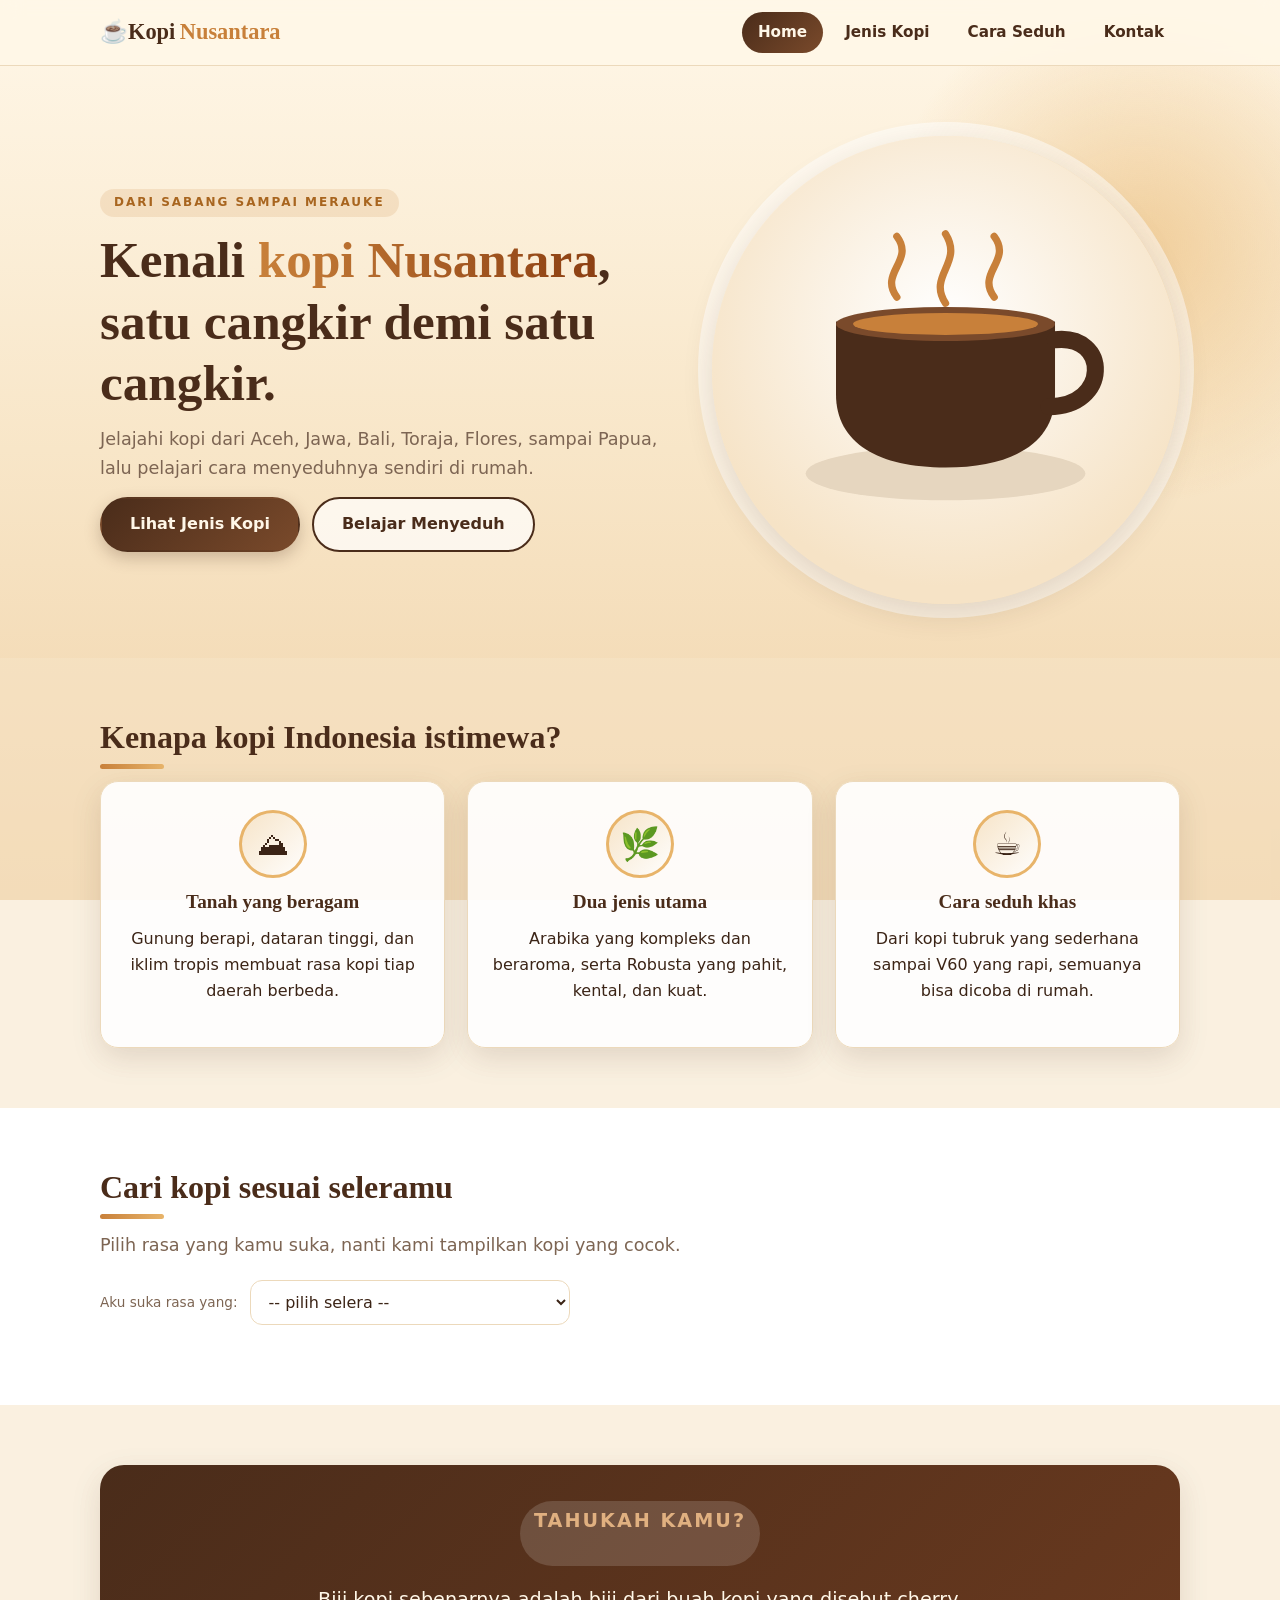
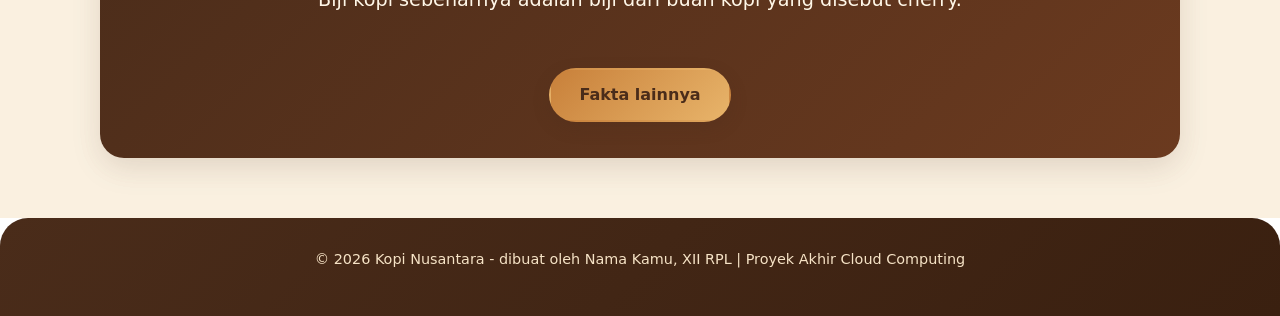
==== index.html @ bc32f539 "Add files via upload" ====
<!DOCTYPE html>
<html lang="id">
<head>
  <meta charset="UTF-8">
  <meta name="viewport" content="width=device-width, initial-scale=1.0">
  <meta name="description" content="Kopi Nusantara: kenali jenis kopi dari berbagai daerah Indonesia dan belajar cara menyeduhnya.">
  <title>Kopi Nusantara | Home</title>
  <link rel="stylesheet" href="style.css">
</head>
<body>
  <header class="site-header">
    <div class="container nav-wrap">
      <a class="brand" href="index.html">Kopi<span>Nusantara</span></a>
      <button id="menu-btn" class="menu-btn" aria-label="Buka menu" aria-expanded="false">&#9776;</button>
      <nav id="nav" class="nav">
        <a href="index.html" class="active">Home</a>
        <a href="jenis.html">Jenis Kopi</a>
        <a href="seduh.html">Cara Seduh</a>
        <a href="kontak.html">Kontak</a>
      </nav>
    </div>
  </header>

  <main>
    <section class="hero">
      <div class="container hero-grid">
        <div>
          <p class="eyebrow">Dari Sabang sampai Merauke</p>
          <h1>Kenali <span>kopi Nusantara</span>, satu cangkir demi satu cangkir.</h1>
          <p class="lead">Jelajahi kopi dari Aceh, Jawa, Bali, Toraja, Flores, sampai Papua, lalu pelajari cara menyeduhnya sendiri di rumah.</p>
          <div class="btn-row">
            <a class="btn" href="jenis.html">Lihat Jenis Kopi</a>
            <a class="btn light" href="seduh.html">Belajar Menyeduh</a>
          </div>
        </div>
        <div class="hero-art" aria-hidden="true">
          <svg viewBox="0 0 300 260" xmlns="http://www.w3.org/2000/svg">
            <g fill="none" stroke="#c8803a" stroke-width="6" stroke-linecap="round">
              <path class="steam" d="M110 70 C95 50 125 40 110 20"/>
              <path class="steam" d="M150 75 C135 52 165 42 150 18"/>
              <path class="steam" d="M190 70 C175 50 205 40 190 20"/>
            </g>
            <ellipse cx="150" cy="215" rx="115" ry="22" fill="#e6d6bf"/>
            <path d="M60 90 H240 V150 C240 190 205 210 150 210 C95 210 60 190 60 150 Z" fill="#4a2c1a"/>
            <path d="M240 105 C285 100 285 160 235 160" fill="none" stroke="#4a2c1a" stroke-width="14" stroke-linecap="round"/>
            <ellipse cx="150" cy="92" rx="90" ry="14" fill="#7a4a2b"/>
            <ellipse cx="150" cy="92" rx="76" ry="9" fill="#c8803a"/>
          </svg>
        </div>
      </div>
    </section>

    <section class="section alt">
      <div class="container">
        <h2>Kenapa kopi Indonesia istimewa?</h2>
        <div class="grid cols-3">
          <div class="card feature">
            <div class="icon">&#9968;</div>
            <h3>Tanah yang beragam</h3>
            <p>Gunung berapi, dataran tinggi, dan iklim tropis membuat rasa kopi tiap daerah berbeda.</p>
          </div>
          <div class="card feature">
            <div class="icon">&#127807;</div>
            <h3>Dua jenis utama</h3>
            <p>Arabika yang kompleks dan beraroma, serta Robusta yang pahit, kental, dan kuat.</p>
          </div>
          <div class="card feature">
            <div class="icon">&#9749;</div>
            <h3>Cara seduh khas</h3>
            <p>Dari kopi tubruk yang sederhana sampai V60 yang rapi, semuanya bisa dicoba di rumah.</p>
          </div>
        </div>
      </div>
    </section>

    <section class="section">
      <div class="container">
        <h2>Cari kopi sesuai seleramu</h2>
        <p class="lead">Pilih rasa yang kamu suka, nanti kami tampilkan kopi yang cocok.</p>
        <div class="picker">
          <label for="selera" class="hint">Aku suka rasa yang:</label>
          <select id="selera">
            <option value="">-- pilih selera --</option>
            <option value="manis">Manis dan lembut</option>
            <option value="segar">Segar dan sedikit asam</option>
            <option value="kuat">Kuat, pekat, dan pahit</option>
          </select>
        </div>
        <div id="rekom" class="grid cols-auto" aria-live="polite"></div>
      </div>
    </section>

    <section class="section alt">
      <div class="container">
        <div class="fact-box">
          <p class="eyebrow" style="color:#e0b080">Tahukah kamu?</p>
          <p id="fact-text"></p>
          <button id="fact-btn" class="btn" type="button">Fakta lainnya</button>
        </div>
      </div>
    </section>
  </main>

  <footer class="site-footer">
    <p>&copy; 2026 Kopi Nusantara - dibuat oleh Nama Kamu, XII RPL | Proyek Akhir Cloud Computing</p>
  </footer>
  <script src="script.js"></script>
</body>
</html>
---- style.css ----
/* ===== Kopi Nusantara - style.css (versi menarik) ===== */
:root {
  --cream: #fff7e8;
  --cream-2: #f6e3c6;
  --card: rgba(255, 255, 255, 0.90);
  --brown: #4a2c1a;
  --brown-2: #7a4a2b;
  --caramel: #c8803a;
  --caramel-dark: #a8651f;
  --gold: #e8b46a;
  --text: #3b2416;
  --muted: #7d6553;
  --border: #ecd9bb;
  --danger: #b3321f;
  --radius: 18px;
  --shadow: 0 10px 30px rgba(74, 44, 26, 0.14);
  --shadow-hover: 0 16px 38px rgba(200, 128, 58, 0.35);
}

* { box-sizing: border-box; }
html { scroll-behavior: smooth; }

body {
  margin: 0;
  background: linear-gradient(180deg, #fff7e8 0%, #f8e6c8 50%, #f0d2a8 100%) fixed;
  color: var(--text);
  font-family: "Segoe UI", system-ui, -apple-system, Roboto, Arial, sans-serif;
  line-height: 1.65;
  font-size: 16px;
  overflow-x: hidden;
}

h1, h2, h3 {
  font-family: Georgia, "Times New Roman", serif;
  color: var(--brown);
  line-height: 1.2;
  margin: 0 0 12px;
}
h1 { font-size: clamp(2.1rem, 5vw, 3.2rem); }
h2 { font-size: clamp(1.5rem, 3.5vw, 2rem); }
h3 { font-size: 1.2rem; }
p { margin: 0 0 14px; }
a { color: var(--caramel-dark); }
img { max-width: 100%; }

.container { width: min(1080px, 100% - 32px); margin: 0 auto; }
.section { padding: 60px 0; }
.section.alt { background: rgba(246, 227, 198, 0.55); }
.section h2::after {
  content: "";
  display: block;
  width: 64px;
  height: 5px;
  border-radius: 5px;
  background: linear-gradient(90deg, var(--caramel), var(--gold));
  margin-top: 8px;
}
.lead { font-size: 1.1rem; color: var(--muted); }
.eyebrow {
  display: inline-block;
  background: rgba(200, 128, 58, 0.15);
  color: var(--caramel-dark);
  padding: 4px 14px;
  border-radius: 999px;
  text-transform: uppercase;
  letter-spacing: 2px;
  font-size: 0.75rem;
  font-weight: 700;
  margin-bottom: 12px;
}

main, .site-footer { position: relative; z-index: 1; }

/* ===== Emoji kopi berterbangan ===== */
.emoji-layer {
  position: fixed;
  inset: 0;
  overflow: hidden;
  pointer-events: none;
  z-index: 0;
}
.emoji-layer span {
  position: absolute;
  bottom: -70px;
  opacity: 0;
  user-select: none;
  animation: floatUp linear infinite;
  filter: drop-shadow(0 4px 6px rgba(74, 44, 26, 0.25));
}
@keyframes floatUp {
  0%   { transform: translate(0, 0) rotate(0deg); opacity: 0; }
  10%  { opacity: 0.6; }
  90%  { opacity: 0.6; }
  100% { transform: translate(var(--dx, 40px), -115vh) rotate(var(--rot, 300deg)); opacity: 0; }
}

/* Ledakan emoji saat tombol ditekan */
.burst {
  position: fixed;
  z-index: 60;
  pointer-events: none;
  font-size: 1.6rem;
  animation: burst 0.9s ease-out forwards;
}
@keyframes burst {
  from { transform: translate(0, 0) scale(0.5); opacity: 1; }
  to   { transform: translate(var(--bx), var(--by)) scale(1.4) rotate(200deg); opacity: 0; }
}

/* ===== Navbar ===== */
.site-header {
  position: sticky;
  top: 0;
  z-index: 30;
  background: rgba(255, 247, 232, 0.88);
  backdrop-filter: blur(10px);
  border-bottom: 1px solid var(--border);
}
.nav-wrap { display: flex; align-items: center; justify-content: space-between; padding: 12px 0; }
.brand { font-family: Georgia, serif; font-size: 1.4rem; font-weight: 700; color: var(--brown); text-decoration: none; }
.brand::before { content: "\2615 "; }
.brand span { color: var(--caramel); margin-left: 0.2em; }
.nav { display: flex; gap: 6px; }
.nav a {
  color: var(--brown);
  text-decoration: none;
  padding: 8px 16px;
  border-radius: 999px;
  font-weight: 600;
  font-size: 0.95rem;
  transition: background 0.2s, transform 0.2s;
}
.nav a:hover { background: var(--cream-2); transform: translateY(-1px); }
.nav a.active { background: linear-gradient(135deg, var(--brown), var(--brown-2)); color: var(--cream); }
.menu-btn {
  display: none;
  background: none;
  border: 1px solid var(--border);
  border-radius: 10px;
  font-size: 1.3rem;
  padding: 4px 12px;
  color: var(--brown);
  cursor: pointer;
}

/* ===== Tombol ===== */
.btn {
  display: inline-block;
  background: linear-gradient(135deg, var(--brown), var(--brown-2));
  color: var(--cream);
  border: 2px solid transparent;
  border-radius: 999px;
  padding: 12px 28px;
  font: inherit;
  font-weight: 700;
  cursor: pointer;
  text-decoration: none;
  box-shadow: 0 6px 16px rgba(74, 44, 26, 0.25);
  transition: transform 0.2s, box-shadow 0.2s;
}
.btn:hover { transform: translateY(-3px) scale(1.03); box-shadow: var(--shadow-hover); }
.btn:active { transform: scale(0.97); }
.btn.light { background: rgba(255, 255, 255, 0.7); color: var(--brown); border-color: var(--brown); box-shadow: none; }
.btn.light:hover { background: var(--brown); color: var(--cream); }
.btn-row { display: flex; flex-wrap: wrap; gap: 12px; }

/* ===== Hero ===== */
.hero { padding: 70px 0 54px; position: relative; }
.hero::before {
  content: "";
  position: absolute;
  top: -80px;
  right: -120px;
  width: 520px;
  height: 520px;
  border-radius: 50%;
  background: radial-gradient(circle, rgba(232, 180, 106, 0.55), transparent 70%);
  z-index: -1;
}
.hero-grid { display: grid; grid-template-columns: 1.1fr 0.9fr; gap: 40px; align-items: center; }
.hero h1 span {
  background: linear-gradient(90deg, #c8803a, #8c3f12);
  -webkit-background-clip: text;
  background-clip: text;
  color: transparent;
}
.hero-art {
  background: radial-gradient(circle at 50% 40%, #fff 0%, var(--cream-2) 72%);
  border-radius: 50%;
  aspect-ratio: 1;
  display: grid;
  place-items: center;
  box-shadow: var(--shadow), 0 0 0 14px rgba(255, 255, 255, 0.5);
  animation: bob 6s ease-in-out infinite;
}
.hero-art svg { width: 78%; height: auto; }
@keyframes bob { 0%, 100% { transform: translateY(0); } 50% { transform: translateY(-14px); } }
.steam { animation: steam 3s ease-in-out infinite; }
.steam:nth-child(2) { animation-delay: 0.6s; }
.steam:nth-child(3) { animation-delay: 1.2s; }
@keyframes steam {
  0% { opacity: 0; transform: translateY(8px); }
  50% { opacity: 0.85; }
  100% { opacity: 0; transform: translateY(-14px); }
}

/* ===== Kartu & grid ===== */
.grid { display: grid; gap: 22px; }
.grid.cols-3 { grid-template-columns: repeat(3, 1fr); }
.grid.cols-auto { grid-template-columns: repeat(auto-fill, minmax(255px, 1fr)); }

.card {
  background: var(--card);
  border: 1px solid var(--border);
  border-radius: var(--radius);
  box-shadow: var(--shadow);
  overflow: hidden;
  transition: transform 0.25s, box-shadow 0.25s;
}
.card:hover { transform: translateY(-6px); box-shadow: var(--shadow-hover); }
#grid .card, #rekom .card { animation: pop 0.45s ease both; }
@keyframes pop { from { opacity: 0; transform: translateY(18px) scale(0.96); } to { opacity: 1; transform: none; } }

.card-body { padding: 18px 20px 20px; }
.feature { padding: 28px 22px; text-align: center; }
.feature .icon {
  width: 68px;
  height: 68px;
  margin: 0 auto 12px;
  display: grid;
  place-items: center;
  font-size: 2rem;
  border-radius: 50%;
  background: linear-gradient(135deg, var(--cream-2), #fff);
  box-shadow: inset 0 0 0 3px var(--gold);
}

.foto {
  position: relative;
  height: 170px;
  display: flex;
  align-items: flex-end;
  justify-content: flex-end;
  padding: 12px;
  background-image:
    var(--img, none),
    radial-gradient(circle at 20% 30%, rgba(255, 255, 255, 0.28) 0 8%, transparent 9%),
    radial-gradient(circle at 78% 62%, rgba(255, 255, 255, 0.2) 0 14%, transparent 15%),
    linear-gradient(135deg, var(--c1, #7a4a2b), var(--c2, #c8803a));
  background-size: cover;
  background-position: center;
}
.sticker {
  width: 52px;
  height: 52px;
  display: grid;
  place-items: center;
  font-size: 1.7rem;
  background: rgba(255, 255, 255, 0.92);
  border-radius: 50%;
  box-shadow: 0 4px 10px rgba(0, 0, 0, 0.25);
}
.badge {
  display: inline-block;
  font-size: 0.72rem;
  font-weight: 700;
  letter-spacing: 1px;
  text-transform: uppercase;
  background: var(--cream-2);
  color: var(--brown-2);
  padding: 3px 11px;
  border-radius: 999px;
  margin-right: 6px;
}
.card .meta { margin-bottom: 8px; }
.card-foot { display: flex; justify-content: space-between; align-items: center; margin-top: 12px; gap: 8px; flex-wrap: wrap; }
.fav-btn {
  background: #fff;
  border: 1px solid var(--border);
  border-radius: 999px;
  padding: 5px 16px;
  font: inherit;
  font-size: 0.85rem;
  font-weight: 600;
  cursor: pointer;
  color: var(--brown);
  transition: transform 0.2s;
}
.fav-btn:hover { transform: scale(1.08); }
.fav-btn.on { background: linear-gradient(135deg, var(--caramel), var(--caramel-dark)); border-color: var(--caramel); color: #fff; }

/* ===== Tab & pencarian ===== */
.toolbar { display: flex; flex-wrap: wrap; gap: 14px; align-items: center; justify-content: space-between; margin: 24px 0 18px; }
.tabs { display: flex; flex-wrap: wrap; gap: 8px; }
.tabs button {
  background: rgba(255, 255, 255, 0.85);
  border: 1px solid var(--border);
  border-radius: 999px;
  padding: 8px 18px;
  font: inherit;
  font-weight: 600;
  color: var(--brown);
  cursor: pointer;
  transition: transform 0.2s, background 0.2s;
}
.tabs button:hover { border-color: var(--caramel); transform: translateY(-2px); }
.tabs button.active { background: linear-gradient(135deg, var(--brown), var(--brown-2)); color: var(--cream); border-color: var(--brown); }
.search {
  flex: 0 1 290px;
  min-width: 210px;
  padding: 11px 18px;
  border-radius: 999px;
  border: 1px solid var(--border);
  background: #fff;
  font: inherit;
  color: var(--text);
}
.count { color: var(--muted); font-size: 0.9rem; margin-bottom: 14px; }
.empty { grid-column: 1 / -1; text-align: center; color: var(--muted); padding: 40px 0; }

/* ===== Fakta & rekomendasi ===== */
.fact-box {
  background: linear-gradient(135deg, var(--brown), #6b3a1f);
  color: var(--cream);
  border-radius: 24px;
  padding: 36px 28px;
  text-align: center;
  box-shadow: var(--shadow);
}
.fact-box .eyebrow { background: rgba(255, 255, 255, 0.15); color: var(--gold); }
.fact-box p { font-size: 1.2rem; min-height: 3.4em; margin-bottom: 18px; }
.fact-box .btn { background: linear-gradient(135deg, var(--caramel), var(--gold)); color: var(--brown); }

select, input[type="number"], input[type="text"], input[type="email"], textarea {
  font: inherit;
  color: var(--text);
  background: #fff;
  border: 1px solid var(--border);
  border-radius: 12px;
  padding: 11px 14px;
  width: 100%;
}
select:focus, input:focus, textarea:focus, button:focus-visible, a:focus-visible {
  outline: 3px solid rgba(200, 128, 58, 0.5);
  outline-offset: 1px;
}
.picker { display: flex; flex-wrap: wrap; gap: 12px; align-items: center; margin: 20px 0; }
.picker select { max-width: 320px; }

/* ===== Seduh ===== */
.brew-grid { display: grid; grid-template-columns: 1fr 1fr; gap: 24px; align-items: start; }
.panel {
  background: var(--card);
  border: 1px solid var(--border);
  border-radius: var(--radius);
  box-shadow: var(--shadow);
  padding: 26px;
}
.stats { display: grid; grid-template-columns: repeat(3, 1fr); gap: 10px; margin: 18px 0; }
.stat { background: var(--cream); border: 1px solid var(--border); border-radius: 14px; padding: 12px 8px; text-align: center; }
.stat b { display: block; font-size: 1.05rem; color: var(--brown); }
.stat span { font-size: 0.78rem; color: var(--muted); }
.steps { padding-left: 22px; margin: 0; }
.steps li { margin-bottom: 8px; }

.timer-face {
  font-family: "Courier New", monospace;
  font-size: 4.2rem;
  font-weight: 700;
  text-align: center;
  color: var(--brown);
  letter-spacing: 4px;
  margin: 6px 0 14px;
  text-shadow: 0 3px 0 rgba(200, 128, 58, 0.25);
}
.progress { height: 12px; background: var(--cream-2); border-radius: 999px; overflow: hidden; margin-bottom: 20px; }
.progress span { display: block; height: 100%; width: 0; background: linear-gradient(90deg, var(--caramel), var(--gold)); transition: width 1s linear; }
.timer-btns { display: flex; justify-content: center; gap: 10px; flex-wrap: wrap; }
.calc { margin-top: 22px; padding-top: 18px; border-top: 2px dashed var(--border); }
.calc-result { margin-top: 10px; font-weight: 700; color: var(--brown); }

/* ===== Form ===== */
.form-row { margin-bottom: 16px; }
.form-row label { display: block; font-weight: 600; margin-bottom: 4px; }
textarea { min-height: 130px; resize: vertical; }
.error { color: var(--danger); font-size: 0.85rem; min-height: 1.2em; display: block; margin-top: 2px; }
.contact-grid { display: grid; grid-template-columns: 0.8fr 1.2fr; gap: 26px; align-items: start; margin-top: 24px; }
.info-list { list-style: none; padding: 0; margin: 0; }
.info-list li { margin-bottom: 10px; }
.sent-item { background: var(--cream); border: 1px solid var(--border); border-radius: 12px; padding: 10px 14px; margin-bottom: 8px; font-size: 0.92rem; }
.sent-item small { color: var(--muted); display: block; }
.hint { font-size: 0.85rem; color: var(--muted); }

.site-footer {
  background: linear-gradient(135deg, var(--brown), #3a2010);
  color: var(--cream-2);
  text-align: center;
  padding: 30px 16px;
  font-size: 0.9rem;
  border-radius: 28px 28px 0 0;
}

/* ===== Muncul saat scroll ===== */
.reveal { opacity: 0; transform: translateY(26px); transition: opacity 0.7s ease, transform 0.7s ease; }
.reveal.in { opacity: 1; transform: none; }

/* ===== Responsif ===== */
@media (max-width: 800px) {
  .menu-btn { display: block; }
  .nav {
    display: none;
    position: absolute;
    top: 100%;
    left: 0;
    right: 0;
    flex-direction: column;
    background: var(--cream);
    border-bottom: 1px solid var(--border);
    padding: 10px 16px 16px;
  }
  .nav.open { display: flex; }
  .nav-wrap { position: relative; }
  .hero { padding-top: 34px; }
  .hero-grid, .brew-grid, .contact-grid { grid-template-columns: 1fr; }
  .hero-art { max-width: 300px; margin: 0 auto; }
  .grid.cols-3 { grid-template-columns: 1fr; }
  .timer-face { font-size: 3rem; }
  .section { padding: 42px 0; }
  .stats { grid-template-columns: 1fr; }
}

@media (prefers-reduced-motion: reduce) {
  * { animation: none !important; transition: none !important; }
  .emoji-layer { display: none; }
  .reveal { opacity: 1; transform: none; }
}
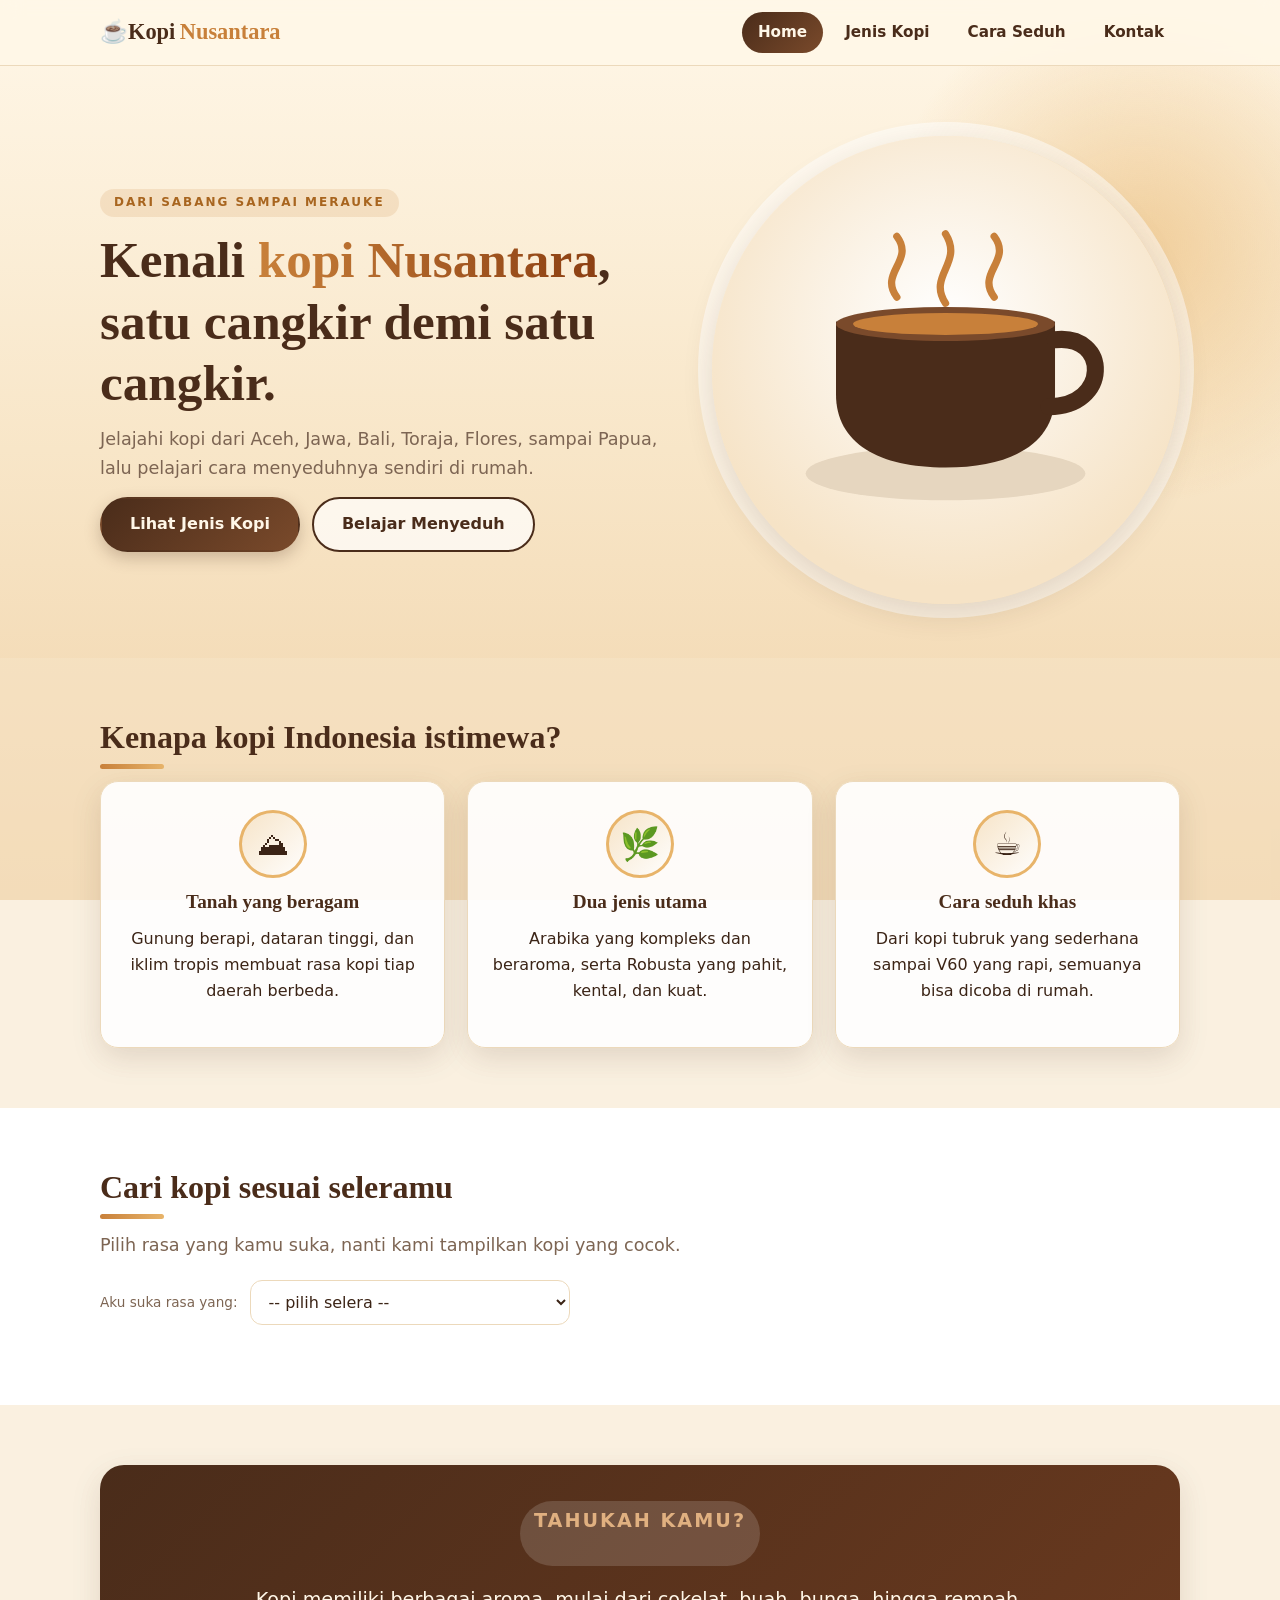
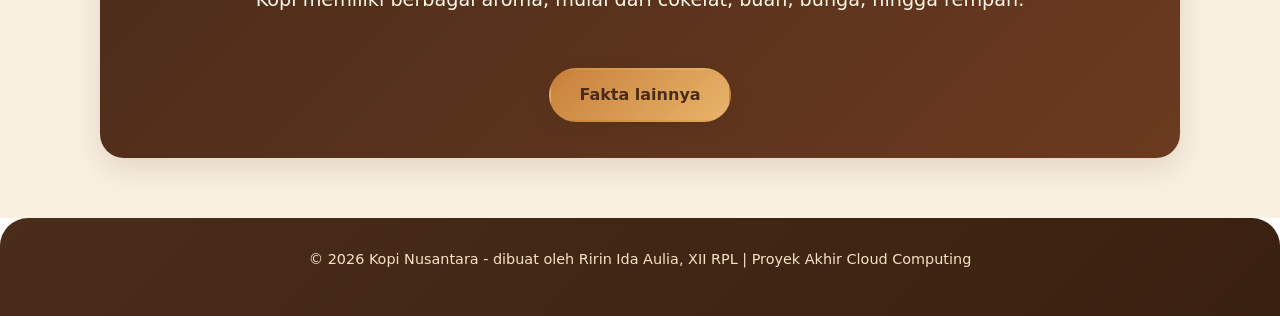
==== commit 5c294924: "Update index.html" ====
--- a/index.html
+++ b/index.html
@@ -102,7 +102,7 @@
   </main>
 
   <footer class="site-footer">
-    <p>&copy; 2026 Kopi Nusantara - dibuat oleh Nama Kamu, XII RPL | Proyek Akhir Cloud Computing</p>
+    <p>&copy; 2026 Kopi Nusantara - dibuat oleh Ririn Ida Aulia, XII RPL | Proyek Akhir Cloud Computing</p>
   </footer>
   <script src="script.js"></script>
 </body>
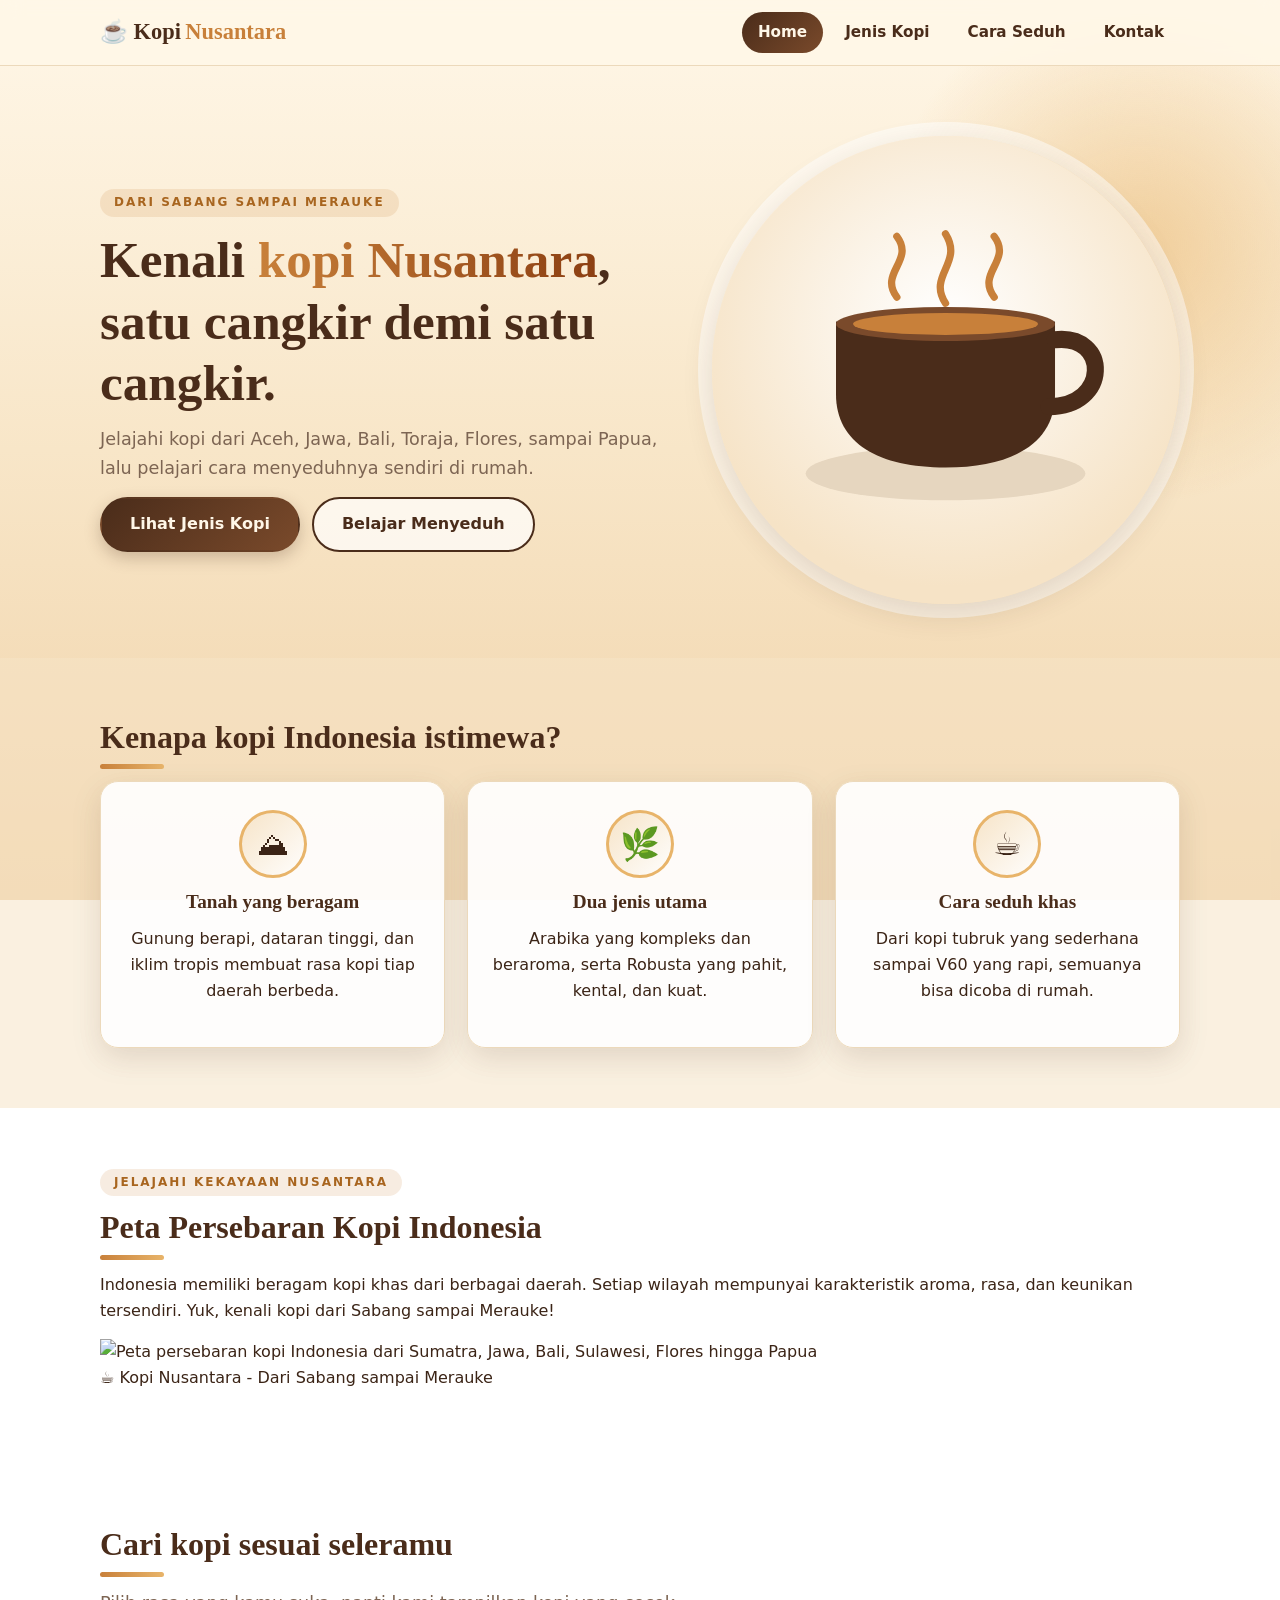
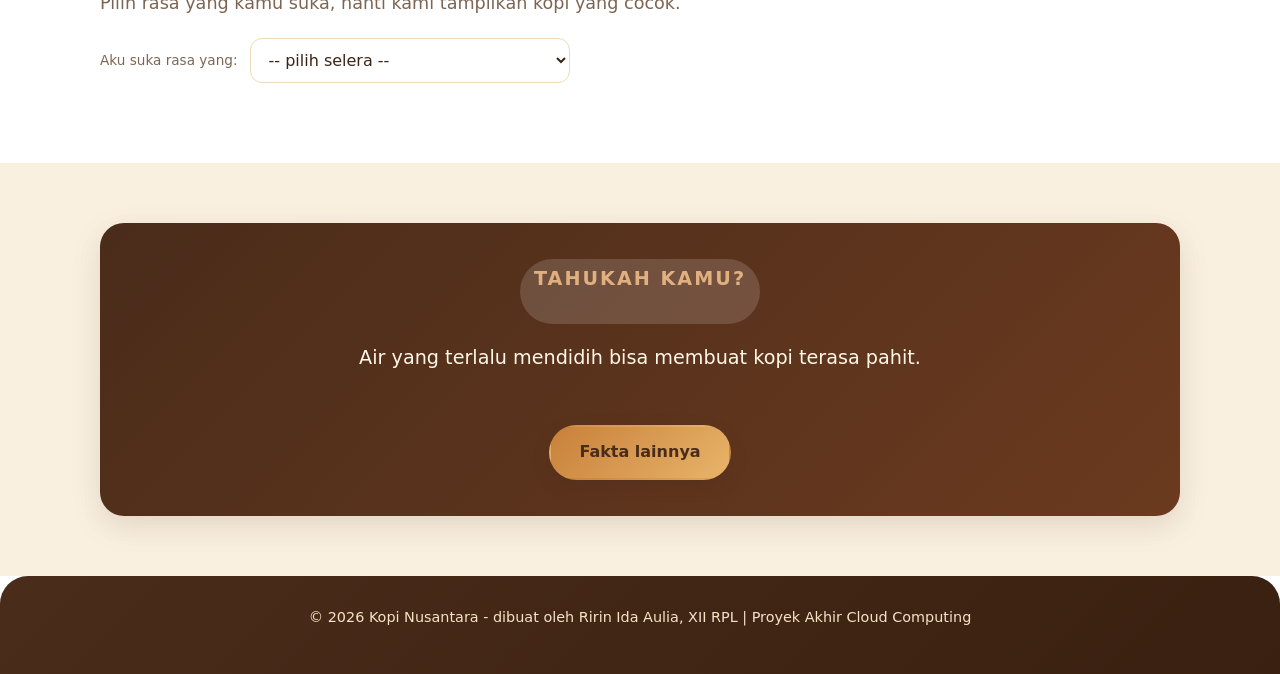
==== commit d8a8f66e: "Update index.html" ====
--- a/index.html
+++ b/index.html
@@ -1,109 +1,333 @@
+
 <!DOCTYPE html>
 <html lang="id">
 <head>
   <meta charset="UTF-8">
   <meta name="viewport" content="width=device-width, initial-scale=1.0">
+
   <meta name="description" content="Kopi Nusantara: kenali jenis kopi dari berbagai daerah Indonesia dan belajar cara menyeduhnya.">
+
   <title>Kopi Nusantara | Home</title>
+
   <link rel="stylesheet" href="style.css">
 </head>
+
 <body>
+
+  <!-- NAVBAR -->
   <header class="site-header">
     <div class="container nav-wrap">
-      <a class="brand" href="index.html">Kopi<span>Nusantara</span></a>
-      <button id="menu-btn" class="menu-btn" aria-label="Buka menu" aria-expanded="false">&#9776;</button>
+
+      <a class="brand" href="index.html">
+        Kopi<span>Nusantara</span>
+      </a>
+
+      <button id="menu-btn"
+        class="menu-btn"
+        aria-label="Buka menu"
+        aria-expanded="false">
+        &#9776;
+      </button>
+
       <nav id="nav" class="nav">
         <a href="index.html" class="active">Home</a>
         <a href="jenis.html">Jenis Kopi</a>
         <a href="seduh.html">Cara Seduh</a>
         <a href="kontak.html">Kontak</a>
       </nav>
+
     </div>
   </header>
 
+
   <main>
+
+    <!-- HERO SECTION -->
     <section class="hero">
+
       <div class="container hero-grid">
+
         <div>
-          <p class="eyebrow">Dari Sabang sampai Merauke</p>
-          <h1>Kenali <span>kopi Nusantara</span>, satu cangkir demi satu cangkir.</h1>
-          <p class="lead">Jelajahi kopi dari Aceh, Jawa, Bali, Toraja, Flores, sampai Papua, lalu pelajari cara menyeduhnya sendiri di rumah.</p>
+          <p class="eyebrow">
+            Dari Sabang sampai Merauke
+          </p>
+
+          <h1>
+            Kenali <span>kopi Nusantara</span>,
+            satu cangkir demi satu cangkir.
+          </h1>
+
+          <p class="lead">
+            Jelajahi kopi dari Aceh, Jawa, Bali, Toraja,
+            Flores, sampai Papua, lalu pelajari cara
+            menyeduhnya sendiri di rumah.
+          </p>
+
           <div class="btn-row">
-            <a class="btn" href="jenis.html">Lihat Jenis Kopi</a>
-            <a class="btn light" href="seduh.html">Belajar Menyeduh</a>
+            <a class="btn" href="jenis.html">
+              Lihat Jenis Kopi
+            </a>
+
+            <a class="btn light" href="seduh.html">
+              Belajar Menyeduh
+            </a>
           </div>
         </div>
+
+
+        <!-- ILUSTRASI CANGKIR KOPI -->
         <div class="hero-art" aria-hidden="true">
-          <svg viewBox="0 0 300 260" xmlns="http://www.w3.org/2000/svg">
-            <g fill="none" stroke="#c8803a" stroke-width="6" stroke-linecap="round">
-              <path class="steam" d="M110 70 C95 50 125 40 110 20"/>
-              <path class="steam" d="M150 75 C135 52 165 42 150 18"/>
-              <path class="steam" d="M190 70 C175 50 205 40 190 20"/>
+
+          <svg viewBox="0 0 300 260"
+            xmlns="http://www.w3.org/2000/svg">
+
+            <g fill="none"
+              stroke="#c8803a"
+              stroke-width="6"
+              stroke-linecap="round">
+
+              <path class="steam"
+                d="M110 70 C95 50 125 40 110 20"/>
+
+              <path class="steam"
+                d="M150 75 C135 52 165 42 150 18"/>
+
+              <path class="steam"
+                d="M190 70 C175 50 205 40 190 20"/>
+
             </g>
-            <ellipse cx="150" cy="215" rx="115" ry="22" fill="#e6d6bf"/>
-            <path d="M60 90 H240 V150 C240 190 205 210 150 210 C95 210 60 190 60 150 Z" fill="#4a2c1a"/>
-            <path d="M240 105 C285 100 285 160 235 160" fill="none" stroke="#4a2c1a" stroke-width="14" stroke-linecap="round"/>
-            <ellipse cx="150" cy="92" rx="90" ry="14" fill="#7a4a2b"/>
-            <ellipse cx="150" cy="92" rx="76" ry="9" fill="#c8803a"/>
+
+            <ellipse cx="150" cy="215"
+              rx="115" ry="22"
+              fill="#e6d6bf"/>
+
+            <path
+              d="M60 90 H240 V150 C240 190 205 210 150 210 C95 210 60 190 60 150 Z"
+              fill="#4a2c1a"/>
+
+            <path
+              d="M240 105 C285 100 285 160 235 160"
+              fill="none"
+              stroke="#4a2c1a"
+              stroke-width="14"
+              stroke-linecap="round"/>
+
+            <ellipse cx="150" cy="92"
+              rx="90" ry="14"
+              fill="#7a4a2b"/>
+
+            <ellipse cx="150" cy="92"
+              rx="76" ry="9"
+              fill="#c8803a"/>
+
           </svg>
-        </div>
-      </div>
-    </section>
-
+
+        </div>
+
+      </div>
+
+    </section>
+
+
+    <!-- KEISTIMEWAAN KOPI INDONESIA -->
     <section class="section alt">
+
       <div class="container">
+
         <h2>Kenapa kopi Indonesia istimewa?</h2>
+
         <div class="grid cols-3">
+
           <div class="card feature">
+
             <div class="icon">&#9968;</div>
+
             <h3>Tanah yang beragam</h3>
-            <p>Gunung berapi, dataran tinggi, dan iklim tropis membuat rasa kopi tiap daerah berbeda.</p>
+
+            <p>
+              Gunung berapi, dataran tinggi, dan iklim
+              tropis membuat rasa kopi tiap daerah berbeda.
+            </p>
+
           </div>
+
+
           <div class="card feature">
+
             <div class="icon">&#127807;</div>
+
             <h3>Dua jenis utama</h3>
-            <p>Arabika yang kompleks dan beraroma, serta Robusta yang pahit, kental, dan kuat.</p>
+
+            <p>
+              Arabika yang kompleks dan beraroma,
+              serta Robusta yang pahit, kental, dan kuat.
+            </p>
+
           </div>
+
+
           <div class="card feature">
+
             <div class="icon">&#9749;</div>
+
             <h3>Cara seduh khas</h3>
-            <p>Dari kopi tubruk yang sederhana sampai V60 yang rapi, semuanya bisa dicoba di rumah.</p>
+
+            <p>
+              Dari kopi tubruk yang sederhana sampai V60
+              yang rapi, semuanya bisa dicoba di rumah.
+            </p>
+
           </div>
-        </div>
-      </div>
-    </section>
-
+
+        </div>
+
+      </div>
+
+    </section>
+
+
+    <!-- PETA PERSEBARAN KOPI INDONESIA -->
+    <section class="section map-section">
+
+      <div class="container">
+
+        <div class="map-heading">
+
+          <p class="eyebrow">
+            Jelajahi Kekayaan Nusantara
+          </p>
+
+          <h2>
+            Peta Persebaran Kopi Indonesia
+          </h2>
+
+          <p>
+            Indonesia memiliki beragam kopi khas dari
+            berbagai daerah. Setiap wilayah mempunyai
+            karakteristik aroma, rasa, dan keunikan tersendiri.
+            Yuk, kenali kopi dari Sabang sampai Merauke!
+          </p>
+
+        </div>
+
+
+        <!-- GAMBAR PETA -->
+        <div class="map-container">
+
+          <img
+            src="img/peta-kopi-indonesia.png"
+            alt="Peta persebaran kopi Indonesia dari Sumatra, Jawa, Bali, Sulawesi, Flores hingga Papua"
+            loading="lazy"
+          >
+
+        </div>
+
+
+        <p class="map-caption">
+          &#9749; Kopi Nusantara - Dari Sabang sampai Merauke
+        </p>
+
+      </div>
+
+    </section>
+
+
+    <!-- REKOMENDASI KOPI -->
     <section class="section">
+
       <div class="container">
+
         <h2>Cari kopi sesuai seleramu</h2>
-        <p class="lead">Pilih rasa yang kamu suka, nanti kami tampilkan kopi yang cocok.</p>
+
+        <p class="lead">
+          Pilih rasa yang kamu suka, nanti kami tampilkan
+          kopi yang cocok.
+        </p>
+
+
         <div class="picker">
-          <label for="selera" class="hint">Aku suka rasa yang:</label>
+
+          <label for="selera" class="hint">
+            Aku suka rasa yang:
+          </label>
+
           <select id="selera">
-            <option value="">-- pilih selera --</option>
-            <option value="manis">Manis dan lembut</option>
-            <option value="segar">Segar dan sedikit asam</option>
-            <option value="kuat">Kuat, pekat, dan pahit</option>
+
+            <option value="">
+              -- pilih selera --
+            </option>
+
+            <option value="manis">
+              Manis dan lembut
+            </option>
+
+            <option value="segar">
+              Segar dan sedikit asam
+            </option>
+
+            <option value="kuat">
+              Kuat, pekat, dan pahit
+            </option>
+
           </select>
-        </div>
-        <div id="rekom" class="grid cols-auto" aria-live="polite"></div>
-      </div>
-    </section>
-
+
+        </div>
+
+
+        <div
+          id="rekom"
+          class="grid cols-auto"
+          aria-live="polite">
+        </div>
+
+      </div>
+
+    </section>
+
+
+    <!-- FAKTA KOPI -->
     <section class="section alt">
+
       <div class="container">
+
         <div class="fact-box">
-          <p class="eyebrow" style="color:#e0b080">Tahukah kamu?</p>
+
+          <p class="eyebrow" style="color:#e0b080">
+            Tahukah kamu?
+          </p>
+
           <p id="fact-text"></p>
-          <button id="fact-btn" class="btn" type="button">Fakta lainnya</button>
-        </div>
-      </div>
-    </section>
+
+          <button
+            id="fact-btn"
+            class="btn"
+            type="button">
+            Fakta lainnya
+          </button>
+
+        </div>
+
+      </div>
+
+    </section>
+
   </main>
 
+
+  <!-- FOOTER -->
   <footer class="site-footer">
-    <p>&copy; 2026 Kopi Nusantara - dibuat oleh Ririn Ida Aulia, XII RPL | Proyek Akhir Cloud Computing</p>
+
+    <p>
+      &copy; 2026 Kopi Nusantara -
+      dibuat oleh Ririn Ida Aulia,
+      XII RPL | Proyek Akhir Cloud Computing
+    </p>
+
   </footer>
+
+
+  <!-- JAVASCRIPT -->
   <script src="script.js"></script>
+
 </body>
 </html>
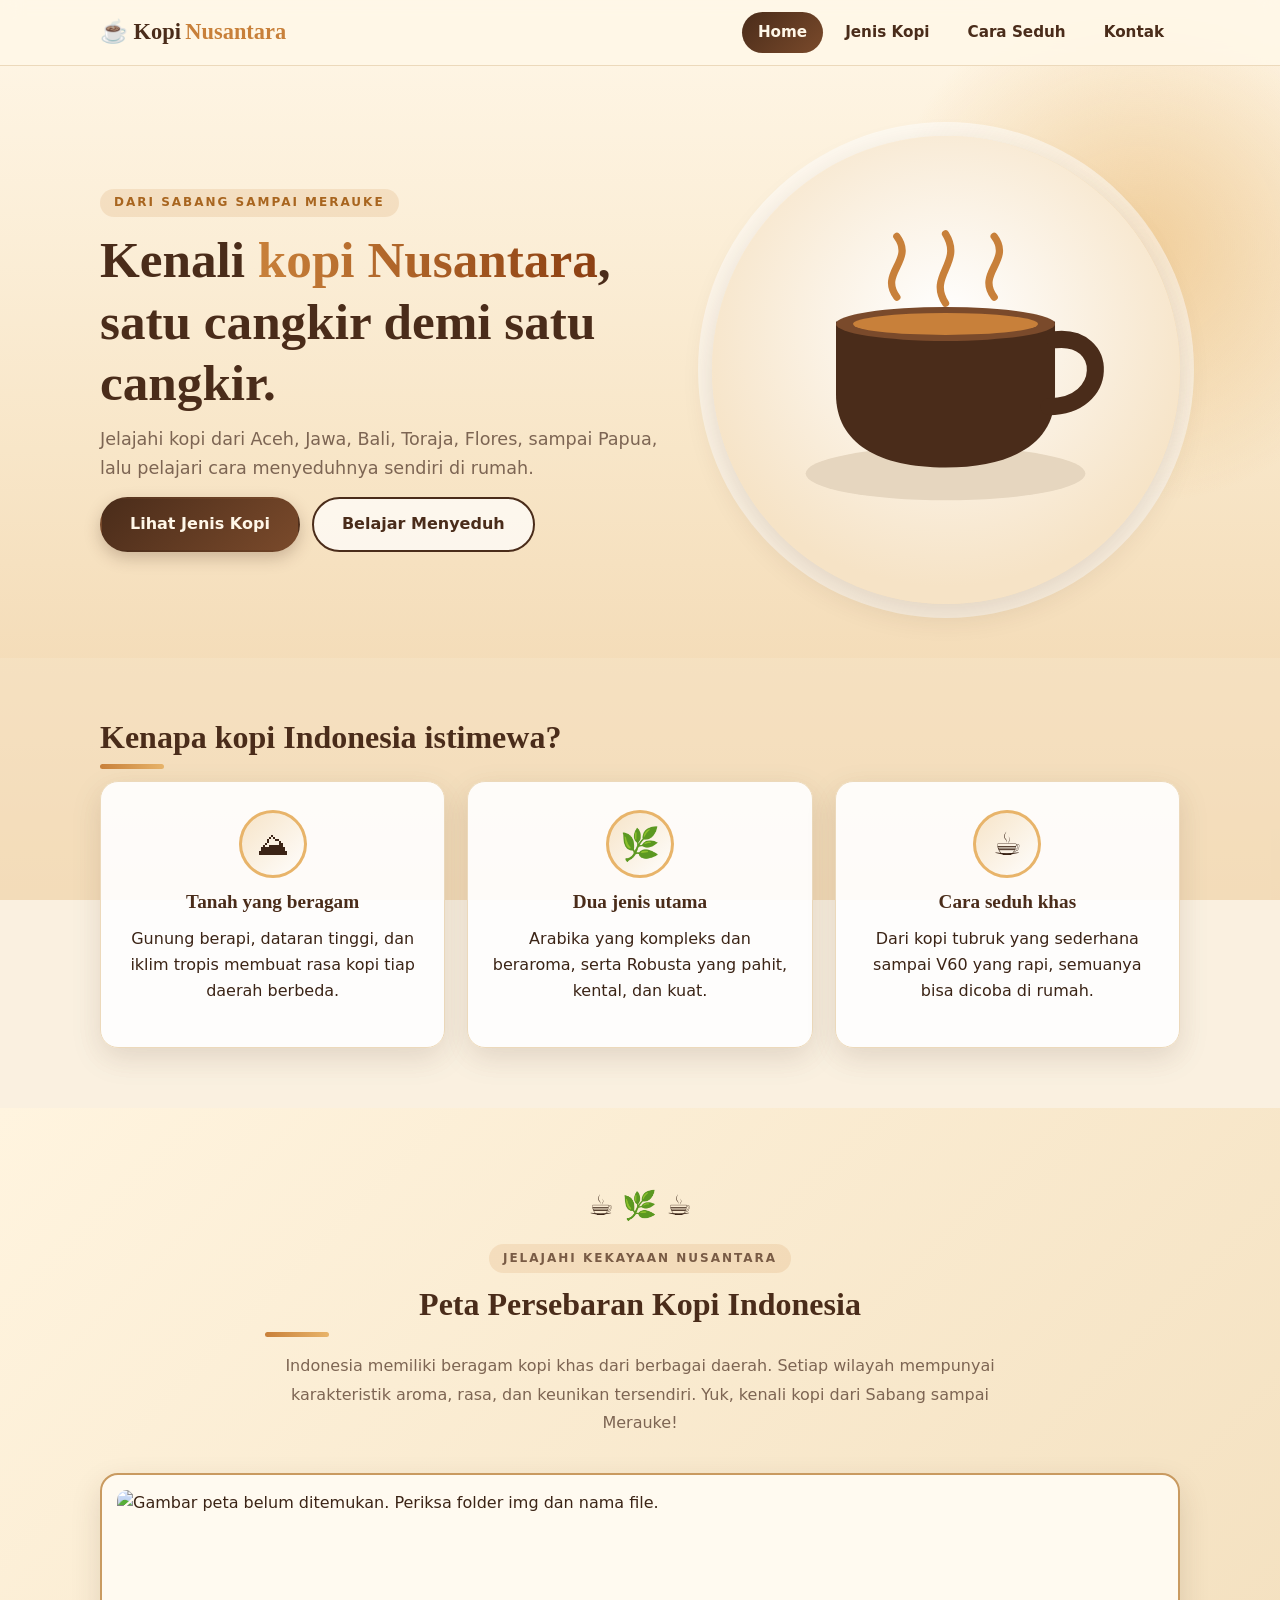
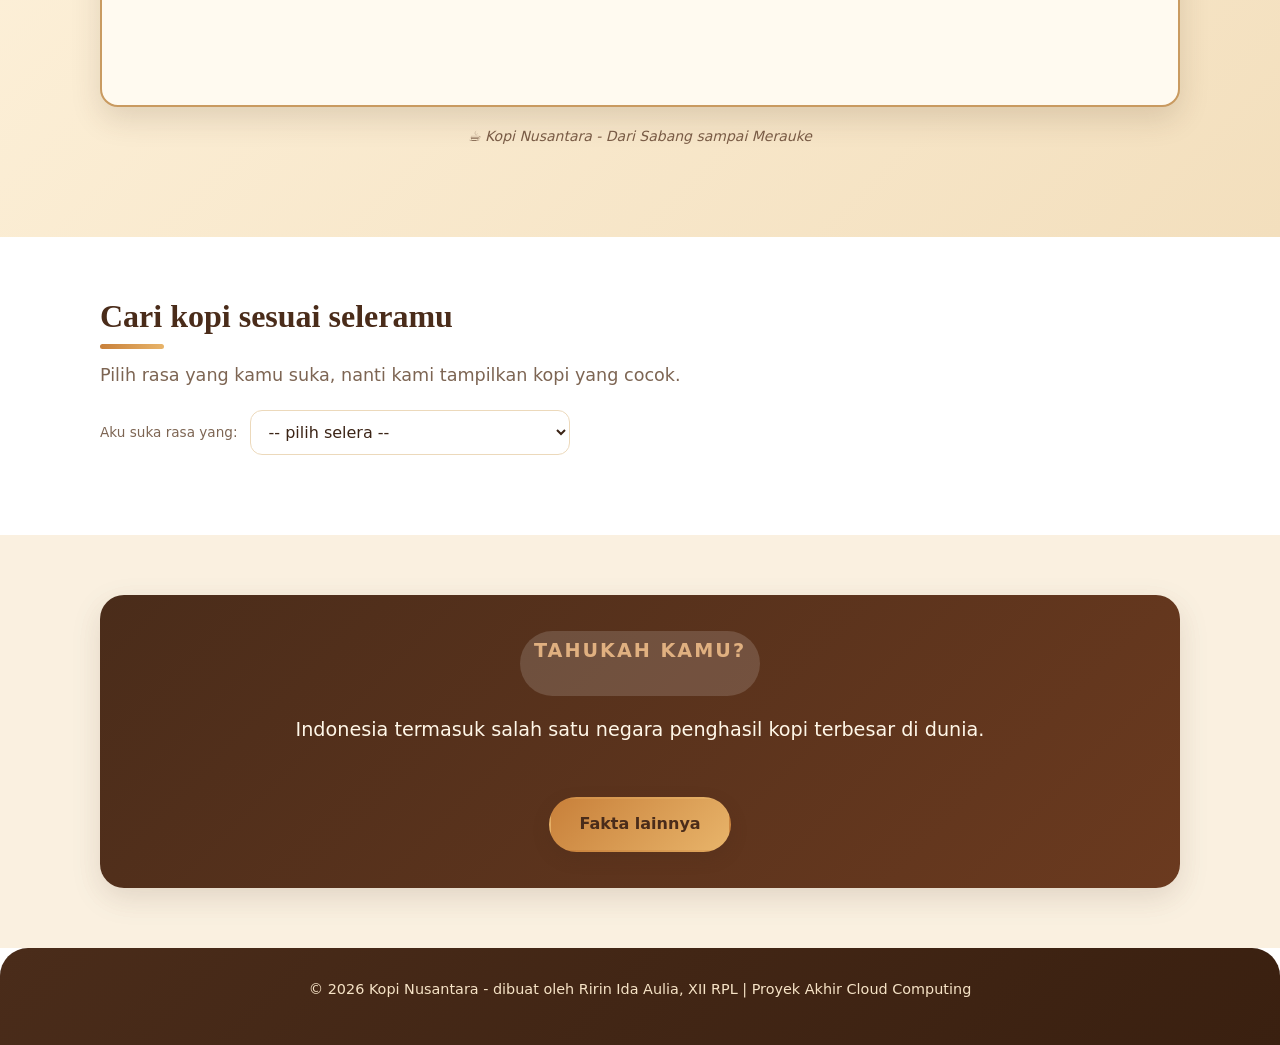
==== commit 31b800ff: "Update index.html" ====
--- a/index.html
+++ b/index.html
@@ -10,6 +10,73 @@
   <title>Kopi Nusantara | Home</title>
 
   <link rel="stylesheet" href="style.css">
+
+  <!-- STYLE TAMBAHAN UNTUK PETA -->
+  <style>
+    .map-section {
+      padding: 75px 0;
+      background: linear-gradient(135deg, #fff4df, #f3dfbd);
+    }
+
+    .map-heading {
+      text-align: center;
+      max-width: 750px;
+      margin: 0 auto 35px;
+    }
+
+    .map-heading h2 {
+      font-size: 32px;
+      color: #4a2c1a;
+      margin-bottom: 15px;
+    }
+
+    .map-heading p {
+      line-height: 1.8;
+      color: #795b45;
+    }
+
+    .map-container {
+      background: #fffaf0;
+      padding: 15px;
+      border: 2px solid #c99a60;
+      border-radius: 18px;
+      box-shadow: 0 12px 30px rgba(74, 44, 26, 0.15);
+      overflow: hidden;
+    }
+
+    .map-container img {
+      display: block;
+      width: 100%;
+      height: auto;
+      min-height: 200px;
+      object-fit: contain;
+      border-radius: 10px;
+    }
+
+    .map-caption {
+      text-align: center;
+      margin-top: 18px;
+      color: #795b45;
+      font-size: 14px;
+      font-style: italic;
+    }
+
+    .map-decoration {
+      text-align: center;
+      font-size: 28px;
+      margin-bottom: 15px;
+    }
+
+    @media (max-width: 600px) {
+      .map-heading h2 {
+        font-size: 25px;
+      }
+
+      .map-container {
+        padding: 8px;
+      }
+    }
+  </style>
 </head>
 
 <body>
@@ -39,18 +106,14 @@
     </div>
   </header>
 
-
   <main>
 
     <!-- HERO SECTION -->
     <section class="hero">
-
       <div class="container hero-grid">
 
         <div>
-          <p class="eyebrow">
-            Dari Sabang sampai Merauke
-          </p>
+          <p class="eyebrow">Dari Sabang sampai Merauke</p>
 
           <h1>
             Kenali <span>kopi Nusantara</span>,
@@ -74,17 +137,13 @@
           </div>
         </div>
 
-
         <!-- ILUSTRASI CANGKIR KOPI -->
         <div class="hero-art" aria-hidden="true">
-
           <svg viewBox="0 0 300 260"
             xmlns="http://www.w3.org/2000/svg">
 
-            <g fill="none"
-              stroke="#c8803a"
-              stroke-width="6"
-              stroke-linecap="round">
+            <g fill="none" stroke="#c8803a"
+              stroke-width="6" stroke-linecap="round">
 
               <path class="steam"
                 d="M110 70 C95 50 125 40 110 20"/>
@@ -98,8 +157,7 @@
             </g>
 
             <ellipse cx="150" cy="215"
-              rx="115" ry="22"
-              fill="#e6d6bf"/>
+              rx="115" ry="22" fill="#e6d6bf"/>
 
             <path
               d="M60 90 H240 V150 C240 190 205 210 150 210 C95 210 60 190 60 150 Z"
@@ -107,31 +165,24 @@
 
             <path
               d="M240 105 C285 100 285 160 235 160"
-              fill="none"
-              stroke="#4a2c1a"
-              stroke-width="14"
-              stroke-linecap="round"/>
+              fill="none" stroke="#4a2c1a"
+              stroke-width="14" stroke-linecap="round"/>
 
             <ellipse cx="150" cy="92"
-              rx="90" ry="14"
-              fill="#7a4a2b"/>
+              rx="90" ry="14" fill="#7a4a2b"/>
 
             <ellipse cx="150" cy="92"
-              rx="76" ry="9"
-              fill="#c8803a"/>
+              rx="76" ry="9" fill="#c8803a"/>
 
           </svg>
-
-        </div>
-
-      </div>
-
+        </div>
+
+      </div>
     </section>
 
 
     <!-- KEISTIMEWAAN KOPI INDONESIA -->
     <section class="section alt">
-
       <div class="container">
 
         <h2>Kenapa kopi Indonesia istimewa?</h2>
@@ -139,102 +190,82 @@
         <div class="grid cols-3">
 
           <div class="card feature">
-
             <div class="icon">&#9968;</div>
-
             <h3>Tanah yang beragam</h3>
-
             <p>
               Gunung berapi, dataran tinggi, dan iklim
               tropis membuat rasa kopi tiap daerah berbeda.
             </p>
-
           </div>
 
-
           <div class="card feature">
-
             <div class="icon">&#127807;</div>
-
             <h3>Dua jenis utama</h3>
-
             <p>
               Arabika yang kompleks dan beraroma,
               serta Robusta yang pahit, kental, dan kuat.
             </p>
-
           </div>
 
-
           <div class="card feature">
-
             <div class="icon">&#9749;</div>
-
             <h3>Cara seduh khas</h3>
-
             <p>
               Dari kopi tubruk yang sederhana sampai V60
               yang rapi, semuanya bisa dicoba di rumah.
             </p>
-
           </div>
 
         </div>
-
-      </div>
-
+      </div>
     </section>
 
 
     <!-- PETA PERSEBARAN KOPI INDONESIA -->
     <section class="section map-section">
-
       <div class="container">
 
         <div class="map-heading">
 
+          <div class="map-decoration">&#9749; &#127807; &#9749;</div>
+
           <p class="eyebrow">
-            Jelajahi Kekayaan Nusantara
+            JELAJAHI KEKAYAAN NUSANTARA
           </p>
 
-          <h2>
-            Peta Persebaran Kopi Indonesia
-          </h2>
+          <h2>Peta Persebaran Kopi Indonesia</h2>
 
           <p>
-            Indonesia memiliki beragam kopi khas dari
-            berbagai daerah. Setiap wilayah mempunyai
-            karakteristik aroma, rasa, dan keunikan tersendiri.
+            Indonesia memiliki beragam kopi khas dari berbagai
+            daerah. Setiap wilayah mempunyai karakteristik
+            aroma, rasa, dan keunikan tersendiri.
             Yuk, kenali kopi dari Sabang sampai Merauke!
           </p>
 
         </div>
 
-
         <!-- GAMBAR PETA -->
         <div class="map-container">
 
           <img
-            src="img/peta-kopi-indonesia.png"
+            src="./img/peta-kopi-indonesia.png"
             alt="Peta persebaran kopi Indonesia dari Sumatra, Jawa, Bali, Sulawesi, Flores hingga Papua"
             loading="lazy"
+            onerror="this.alt='Gambar peta belum ditemukan. Periksa folder img dan nama file.'"
           >
 
         </div>
-
 
         <p class="map-caption">
           &#9749; Kopi Nusantara - Dari Sabang sampai Merauke
         </p>
 
       </div>
-
     </section>
 
 
     <!-- REKOMENDASI KOPI -->
     <section class="section">
-
       <div class="container">
 
         <h2>Cari kopi sesuai seleramu</h2>
@@ -244,7 +275,6 @@
           kopi yang cocok.
         </p>
 
-
         <div class="picker">
 
           <label for="selera" class="hint">
@@ -252,27 +282,13 @@
           </label>
 
           <select id="selera">
-
-            <option value="">
-              -- pilih selera --
-            </option>
-
-            <option value="manis">
-              Manis dan lembut
-            </option>
-
-            <option value="segar">
-              Segar dan sedikit asam
-            </option>
-
-            <option value="kuat">
-              Kuat, pekat, dan pahit
-            </option>
-
+            <option value="">-- pilih selera --</option>
+            <option value="manis">Manis dan lembut</option>
+            <option value="segar">Segar dan sedikit asam</option>
+            <option value="kuat">Kuat, pekat, dan pahit</option>
           </select>
 
         </div>
-
 
         <div
           id="rekom"
@@ -281,13 +297,11 @@
         </div>
 
       </div>
-
     </section>
 
 
     <!-- FAKTA KOPI -->
     <section class="section alt">
-
       <div class="container">
 
         <div class="fact-box">
@@ -308,7 +322,6 @@
         </div>
 
       </div>
-
     </section>
 
   </main>
@@ -316,13 +329,11 @@
 
   <!-- FOOTER -->
   <footer class="site-footer">
-
     <p>
       &copy; 2026 Kopi Nusantara -
       dibuat oleh Ririn Ida Aulia,
       XII RPL | Proyek Akhir Cloud Computing
     </p>
-
   </footer>
 
 
--- a/style.css
+++ b/style.css
@@ -1,4 +1,9 @@
-/* ===== Kopi Nusantara - style.css (versi menarik) ===== */
+
+/* =========================================
+   KOPI NUSANTARA - STYLE.CSS LENGKAP
+   Tema: Cream, Brown, Caramel
+========================================= */
+
 :root {
   --cream: #fff7e8;
   --cream-2: #f6e3c6;
@@ -17,12 +22,24 @@
   --shadow-hover: 0 16px 38px rgba(200, 128, 58, 0.35);
 }
 
-* { box-sizing: border-box; }
-html { scroll-behavior: smooth; }
+/* RESET */
+
+* {
+  box-sizing: border-box;
+}
+
+html {
+  scroll-behavior: smooth;
+}
 
 body {
   margin: 0;
-  background: linear-gradient(180deg, #fff7e8 0%, #f8e6c8 50%, #f0d2a8 100%) fixed;
+  background: linear-gradient(
+    180deg,
+    #fff7e8 0%,
+    #f8e6c8 50%,
+    #f0d2a8 100%
+  ) fixed;
   color: var(--text);
   font-family: "Segoe UI", system-ui, -apple-system, Roboto, Arial, sans-serif;
   line-height: 1.65;
@@ -30,22 +47,52 @@
   overflow-x: hidden;
 }
 
+/* JUDUL DAN TEKS */
+
 h1, h2, h3 {
   font-family: Georgia, "Times New Roman", serif;
   color: var(--brown);
   line-height: 1.2;
   margin: 0 0 12px;
 }
-h1 { font-size: clamp(2.1rem, 5vw, 3.2rem); }
-h2 { font-size: clamp(1.5rem, 3.5vw, 2rem); }
-h3 { font-size: 1.2rem; }
-p { margin: 0 0 14px; }
-a { color: var(--caramel-dark); }
-img { max-width: 100%; }
-
-.container { width: min(1080px, 100% - 32px); margin: 0 auto; }
-.section { padding: 60px 0; }
-.section.alt { background: rgba(246, 227, 198, 0.55); }
+
+h1 {
+  font-size: clamp(2.1rem, 5vw, 3.2rem);
+}
+
+h2 {
+  font-size: clamp(1.5rem, 3.5vw, 2rem);
+}
+
+h3 {
+  font-size: 1.2rem;
+}
+
+p {
+  margin: 0 0 14px;
+}
+
+a {
+  color: var(--caramel-dark);
+}
+
+img {
+  max-width: 100%;
+}
+
+.container {
+  width: min(1080px, 100% - 32px);
+  margin: 0 auto;
+}
+
+.section {
+  padding: 60px 0;
+}
+
+.section.alt {
+  background: rgba(246, 227, 198, 0.55);
+}
+
 .section h2::after {
   content: "";
   display: block;
@@ -55,7 +102,12 @@
   background: linear-gradient(90deg, var(--caramel), var(--gold));
   margin-top: 8px;
 }
-.lead { font-size: 1.1rem; color: var(--muted); }
+
+.lead {
+  font-size: 1.1rem;
+  color: var(--muted);
+}
+
 .eyebrow {
   display: inline-block;
   background: rgba(200, 128, 58, 0.15);
@@ -69,9 +121,14 @@
   margin-bottom: 12px;
 }
 
-main, .site-footer { position: relative; z-index: 1; }
-
-/* ===== Emoji kopi berterbangan ===== */
+main,
+.site-footer {
+  position: relative;
+  z-index: 1;
+}
+
+/* EMOJI KOPI BERTERBANGAN */
+
 .emoji-layer {
   position: fixed;
   inset: 0;
@@ -79,6 +136,7 @@
   pointer-events: none;
   z-index: 0;
 }
+
 .emoji-layer span {
   position: absolute;
   bottom: -70px;
@@ -87,14 +145,29 @@
   animation: floatUp linear infinite;
   filter: drop-shadow(0 4px 6px rgba(74, 44, 26, 0.25));
 }
+
 @keyframes floatUp {
-  0%   { transform: translate(0, 0) rotate(0deg); opacity: 0; }
-  10%  { opacity: 0.6; }
-  90%  { opacity: 0.6; }
-  100% { transform: translate(var(--dx, 40px), -115vh) rotate(var(--rot, 300deg)); opacity: 0; }
-}
-
-/* Ledakan emoji saat tombol ditekan */
+  0% {
+    transform: translate(0, 0) rotate(0deg);
+    opacity: 0;
+  }
+
+  10% {
+    opacity: 0.6;
+  }
+
+  90% {
+    opacity: 0.6;
+  }
+
+  100% {
+    transform: translate(var(--dx, 40px), -115vh) rotate(var(--rot, 300deg));
+    opacity: 0;
+  }
+}
+
+/* LEDAKAN EMOJI */
+
 .burst {
   position: fixed;
   z-index: 60;
@@ -102,12 +175,21 @@
   font-size: 1.6rem;
   animation: burst 0.9s ease-out forwards;
 }
+
 @keyframes burst {
-  from { transform: translate(0, 0) scale(0.5); opacity: 1; }
-  to   { transform: translate(var(--bx), var(--by)) scale(1.4) rotate(200deg); opacity: 0; }
-}
-
-/* ===== Navbar ===== */
+  from {
+    transform: translate(0, 0) scale(0.5);
+    opacity: 1;
+  }
+
+  to {
+    transform: translate(var(--bx), var(--by)) scale(1.4) rotate(200deg);
+    opacity: 0;
+  }
+}
+
+/* NAVBAR */
+
 .site-header {
   position: sticky;
   top: 0;
@@ -116,11 +198,36 @@
   backdrop-filter: blur(10px);
   border-bottom: 1px solid var(--border);
 }
-.nav-wrap { display: flex; align-items: center; justify-content: space-between; padding: 12px 0; }
-.brand { font-family: Georgia, serif; font-size: 1.4rem; font-weight: 700; color: var(--brown); text-decoration: none; }
-.brand::before { content: "\2615 "; }
-.brand span { color: var(--caramel); margin-left: 0.2em; }
-.nav { display: flex; gap: 6px; }
+
+.nav-wrap {
+  display: flex;
+  align-items: center;
+  justify-content: space-between;
+  padding: 12px 0;
+}
+
+.brand {
+  font-family: Georgia, serif;
+  font-size: 1.4rem;
+  font-weight: 700;
+  color: var(--brown);
+  text-decoration: none;
+}
+
+.brand::before {
+  content: "\2615 ";
+}
+
+.brand span {
+  color: var(--caramel);
+  margin-left: 0.2em;
+}
+
+.nav {
+  display: flex;
+  gap: 6px;
+}
+
 .nav a {
   color: var(--brown);
   text-decoration: none;
@@ -130,8 +237,17 @@
   font-size: 0.95rem;
   transition: background 0.2s, transform 0.2s;
 }
-.nav a:hover { background: var(--cream-2); transform: translateY(-1px); }
-.nav a.active { background: linear-gradient(135deg, var(--brown), var(--brown-2)); color: var(--cream); }
+
+.nav a:hover {
+  background: var(--cream-2);
+  transform: translateY(-1px);
+}
+
+.nav a.active {
+  background: linear-gradient(135deg, var(--brown), var(--brown-2));
+  color: var(--cream);
+}
+
 .menu-btn {
   display: none;
   background: none;
@@ -143,7 +259,8 @@
   cursor: pointer;
 }
 
-/* ===== Tombol ===== */
+/* TOMBOL */
+
 .btn {
   display: inline-block;
   background: linear-gradient(135deg, var(--brown), var(--brown-2));
@@ -158,14 +275,41 @@
   box-shadow: 0 6px 16px rgba(74, 44, 26, 0.25);
   transition: transform 0.2s, box-shadow 0.2s;
 }
-.btn:hover { transform: translateY(-3px) scale(1.03); box-shadow: var(--shadow-hover); }
-.btn:active { transform: scale(0.97); }
-.btn.light { background: rgba(255, 255, 255, 0.7); color: var(--brown); border-color: var(--brown); box-shadow: none; }
-.btn.light:hover { background: var(--brown); color: var(--cream); }
-.btn-row { display: flex; flex-wrap: wrap; gap: 12px; }
-
-/* ===== Hero ===== */
-.hero { padding: 70px 0 54px; position: relative; }
+
+.btn:hover {
+  transform: translateY(-3px) scale(1.03);
+  box-shadow: var(--shadow-hover);
+}
+
+.btn:active {
+  transform: scale(0.97);
+}
+
+.btn.light {
+  background: rgba(255, 255, 255, 0.7);
+  color: var(--brown);
+  border-color: var(--brown);
+  box-shadow: none;
+}
+
+.btn.light:hover {
+  background: var(--brown);
+  color: var(--cream);
+}
+
+.btn-row {
+  display: flex;
+  flex-wrap: wrap;
+  gap: 12px;
+}
+
+/* HERO */
+
+.hero {
+  padding: 70px 0 54px;
+  position: relative;
+}
+
 .hero::before {
   content: "";
   position: absolute;
@@ -177,13 +321,21 @@
   background: radial-gradient(circle, rgba(232, 180, 106, 0.55), transparent 70%);
   z-index: -1;
 }
-.hero-grid { display: grid; grid-template-columns: 1.1fr 0.9fr; gap: 40px; align-items: center; }
+
+.hero-grid {
+  display: grid;
+  grid-template-columns: 1.1fr 0.9fr;
+  gap: 40px;
+  align-items: center;
+}
+
 .hero h1 span {
   background: linear-gradient(90deg, #c8803a, #8c3f12);
   -webkit-background-clip: text;
   background-clip: text;
   color: transparent;
 }
+
 .hero-art {
   background: radial-gradient(circle at 50% 40%, #fff 0%, var(--cream-2) 72%);
   border-radius: 50%;
@@ -193,21 +345,64 @@
   box-shadow: var(--shadow), 0 0 0 14px rgba(255, 255, 255, 0.5);
   animation: bob 6s ease-in-out infinite;
 }
-.hero-art svg { width: 78%; height: auto; }
-@keyframes bob { 0%, 100% { transform: translateY(0); } 50% { transform: translateY(-14px); } }
-.steam { animation: steam 3s ease-in-out infinite; }
-.steam:nth-child(2) { animation-delay: 0.6s; }
-.steam:nth-child(3) { animation-delay: 1.2s; }
+
+.hero-art svg {
+  width: 78%;
+  height: auto;
+}
+
+@keyframes bob {
+  0%, 100% {
+    transform: translateY(0);
+  }
+
+  50% {
+    transform: translateY(-14px);
+  }
+}
+
+.steam {
+  animation: steam 3s ease-in-out infinite;
+}
+
+.steam:nth-child(2) {
+  animation-delay: 0.6s;
+}
+
+.steam:nth-child(3) {
+  animation-delay: 1.2s;
+}
+
 @keyframes steam {
-  0% { opacity: 0; transform: translateY(8px); }
-  50% { opacity: 0.85; }
-  100% { opacity: 0; transform: translateY(-14px); }
-}
-
-/* ===== Kartu & grid ===== */
-.grid { display: grid; gap: 22px; }
-.grid.cols-3 { grid-template-columns: repeat(3, 1fr); }
-.grid.cols-auto { grid-template-columns: repeat(auto-fill, minmax(255px, 1fr)); }
+  0% {
+    opacity: 0;
+    transform: translateY(8px);
+  }
+
+  50% {
+    opacity: 0.85;
+  }
+
+  100% {
+    opacity: 0;
+    transform: translateY(-14px);
+  }
+}
+
+/* KARTU DAN GRID */
+
+.grid {
+  display: grid;
+  gap: 22px;
+}
+
+.grid.cols-3 {
+  grid-template-columns: repeat(3, 1fr);
+}
+
+.grid.cols-auto {
+  grid-template-columns: repeat(auto-fill, minmax(255px, 1fr));
+}
 
 .card {
   background: var(--card);
@@ -217,12 +412,38 @@
   overflow: hidden;
   transition: transform 0.25s, box-shadow 0.25s;
 }
-.card:hover { transform: translateY(-6px); box-shadow: var(--shadow-hover); }
-#grid .card, #rekom .card { animation: pop 0.45s ease both; }
-@keyframes pop { from { opacity: 0; transform: translateY(18px) scale(0.96); } to { opacity: 1; transform: none; } }
-
-.card-body { padding: 18px 20px 20px; }
-.feature { padding: 28px 22px; text-align: center; }
+
+.card:hover {
+  transform: translateY(-6px);
+  box-shadow: var(--shadow-hover);
+}
+
+#grid .card,
+#rekom .card {
+  animation: pop 0.45s ease both;
+}
+
+@keyframes pop {
+  from {
+    opacity: 0;
+    transform: translateY(18px) scale(0.96);
+  }
+
+  to {
+    opacity: 1;
+    transform: none;
+  }
+}
+
+.card-body {
+  padding: 18px 20px 20px;
+}
+
+.feature {
+  padding: 28px 22px;
+  text-align: center;
+}
+
 .feature .icon {
   width: 68px;
   height: 68px;
@@ -250,6 +471,7 @@
   background-size: cover;
   background-position: center;
 }
+
 .sticker {
   width: 52px;
   height: 52px;
@@ -260,6 +482,7 @@
   border-radius: 50%;
   box-shadow: 0 4px 10px rgba(0, 0, 0, 0.25);
 }
+
 .badge {
   display: inline-block;
   font-size: 0.72rem;
@@ -272,8 +495,20 @@
   border-radius: 999px;
   margin-right: 6px;
 }
-.card .meta { margin-bottom: 8px; }
-.card-foot { display: flex; justify-content: space-between; align-items: center; margin-top: 12px; gap: 8px; flex-wrap: wrap; }
+
+.card .meta {
+  margin-bottom: 8px;
+}
+
+.card-foot {
+  display: flex;
+  justify-content: space-between;
+  align-items: center;
+  margin-top: 12px;
+  gap: 8px;
+  flex-wrap: wrap;
+}
+
 .fav-btn {
   background: #fff;
   border: 1px solid var(--border);
@@ -286,12 +521,34 @@
   color: var(--brown);
   transition: transform 0.2s;
 }
-.fav-btn:hover { transform: scale(1.08); }
-.fav-btn.on { background: linear-gradient(135deg, var(--caramel), var(--caramel-dark)); border-color: var(--caramel); color: #fff; }
-
-/* ===== Tab & pencarian ===== */
-.toolbar { display: flex; flex-wrap: wrap; gap: 14px; align-items: center; justify-content: space-between; margin: 24px 0 18px; }
-.tabs { display: flex; flex-wrap: wrap; gap: 8px; }
+
+.fav-btn:hover {
+  transform: scale(1.08);
+}
+
+.fav-btn.on {
+  background: linear-gradient(135deg, var(--caramel), var(--caramel-dark));
+  border-color: var(--caramel);
+  color: #fff;
+}
+
+/* TAB DAN PENCARIAN */
+
+.toolbar {
+  display: flex;
+  flex-wrap: wrap;
+  gap: 14px;
+  align-items: center;
+  justify-content: space-between;
+  margin: 24px 0 18px;
+}
+
+.tabs {
+  display: flex;
+  flex-wrap: wrap;
+  gap: 8px;
+}
+
 .tabs button {
   background: rgba(255, 255, 255, 0.85);
   border: 1px solid var(--border);
@@ -303,8 +560,18 @@
   cursor: pointer;
   transition: transform 0.2s, background 0.2s;
 }
-.tabs button:hover { border-color: var(--caramel); transform: translateY(-2px); }
-.tabs button.active { background: linear-gradient(135deg, var(--brown), var(--brown-2)); color: var(--cream); border-color: var(--brown); }
+
+.tabs button:hover {
+  border-color: var(--caramel);
+  transform: translateY(-2px);
+}
+
+.tabs button.active {
+  background: linear-gradient(135deg, var(--brown), var(--brown-2));
+  color: var(--cream);
+  border-color: var(--brown);
+}
+
 .search {
   flex: 0 1 290px;
   min-width: 210px;
@@ -315,10 +582,22 @@
   font: inherit;
   color: var(--text);
 }
-.count { color: var(--muted); font-size: 0.9rem; margin-bottom: 14px; }
-.empty { grid-column: 1 / -1; text-align: center; color: var(--muted); padding: 40px 0; }
-
-/* ===== Fakta & rekomendasi ===== */
+
+.count {
+  color: var(--muted);
+  font-size: 0.9rem;
+  margin-bottom: 14px;
+}
+
+.empty {
+  grid-column: 1 / -1;
+  text-align: center;
+  color: var(--muted);
+  padding: 40px 0;
+}
+
+/* FAKTA DAN REKOMENDASI */
+
 .fact-box {
   background: linear-gradient(135deg, var(--brown), #6b3a1f);
   color: var(--cream);
@@ -327,11 +606,30 @@
   text-align: center;
   box-shadow: var(--shadow);
 }
-.fact-box .eyebrow { background: rgba(255, 255, 255, 0.15); color: var(--gold); }
-.fact-box p { font-size: 1.2rem; min-height: 3.4em; margin-bottom: 18px; }
-.fact-box .btn { background: linear-gradient(135deg, var(--caramel), var(--gold)); color: var(--brown); }
-
-select, input[type="number"], input[type="text"], input[type="email"], textarea {
+
+.fact-box .eyebrow {
+  background: rgba(255, 255, 255, 0.15);
+  color: var(--gold);
+}
+
+.fact-box p {
+  font-size: 1.2rem;
+  min-height: 3.4em;
+  margin-bottom: 18px;
+}
+
+.fact-box .btn {
+  background: linear-gradient(135deg, var(--caramel), var(--gold));
+  color: var(--brown);
+}
+
+/* INPUT DAN FORM */
+
+select,
+input[type="number"],
+input[type="text"],
+input[type="email"],
+textarea {
   font: inherit;
   color: var(--text);
   background: #fff;
@@ -340,15 +638,37 @@
   padding: 11px 14px;
   width: 100%;
 }
-select:focus, input:focus, textarea:focus, button:focus-visible, a:focus-visible {
+
+select:focus,
+input:focus,
+textarea:focus,
+button:focus-visible,
+a:focus-visible {
   outline: 3px solid rgba(200, 128, 58, 0.5);
   outline-offset: 1px;
 }
-.picker { display: flex; flex-wrap: wrap; gap: 12px; align-items: center; margin: 20px 0; }
-.picker select { max-width: 320px; }
-
-/* ===== Seduh ===== */
-.brew-grid { display: grid; grid-template-columns: 1fr 1fr; gap: 24px; align-items: start; }
+
+.picker {
+  display: flex;
+  flex-wrap: wrap;
+  gap: 12px;
+  align-items: center;
+  margin: 20px 0;
+}
+
+.picker select {
+  max-width: 320px;
+}
+
+/* HALAMAN CARA SEDUH */
+
+.brew-grid {
+  display: grid;
+  grid-template-columns: 1fr 1fr;
+  gap: 24px;
+  align-items: start;
+}
+
 .panel {
   background: var(--card);
   border: 1px solid var(--border);
@@ -356,12 +676,43 @@
   box-shadow: var(--shadow);
   padding: 26px;
 }
-.stats { display: grid; grid-template-columns: repeat(3, 1fr); gap: 10px; margin: 18px 0; }
-.stat { background: var(--cream); border: 1px solid var(--border); border-radius: 14px; padding: 12px 8px; text-align: center; }
-.stat b { display: block; font-size: 1.05rem; color: var(--brown); }
-.stat span { font-size: 0.78rem; color: var(--muted); }
-.steps { padding-left: 22px; margin: 0; }
-.steps li { margin-bottom: 8px; }
+
+.stats {
+  display: grid;
+  grid-template-columns: repeat(3, 1fr);
+  gap: 10px;
+  margin: 18px 0;
+}
+
+.stat {
+  background: var(--cream);
+  border: 1px solid var(--border);
+  border-radius: 14px;
+  padding: 12px 8px;
+  text-align: center;
+}
+
+.stat b {
+  display: block;
+  font-size: 1.05rem;
+  color: var(--brown);
+}
+
+.stat span {
+  font-size: 0.78rem;
+  color: var(--muted);
+}
+
+.steps {
+  padding-left: 22px;
+  margin: 0;
+}
+
+.steps li {
+  margin-bottom: 8px;
+}
+
+/* TIMER */
 
 .timer-face {
   font-family: "Courier New", monospace;
@@ -373,23 +724,171 @@
   margin: 6px 0 14px;
   text-shadow: 0 3px 0 rgba(200, 128, 58, 0.25);
 }
-.progress { height: 12px; background: var(--cream-2); border-radius: 999px; overflow: hidden; margin-bottom: 20px; }
-.progress span { display: block; height: 100%; width: 0; background: linear-gradient(90deg, var(--caramel), var(--gold)); transition: width 1s linear; }
-.timer-btns { display: flex; justify-content: center; gap: 10px; flex-wrap: wrap; }
-.calc { margin-top: 22px; padding-top: 18px; border-top: 2px dashed var(--border); }
-.calc-result { margin-top: 10px; font-weight: 700; color: var(--brown); }
-
-/* ===== Form ===== */
-.form-row { margin-bottom: 16px; }
-.form-row label { display: block; font-weight: 600; margin-bottom: 4px; }
-textarea { min-height: 130px; resize: vertical; }
-.error { color: var(--danger); font-size: 0.85rem; min-height: 1.2em; display: block; margin-top: 2px; }
-.contact-grid { display: grid; grid-template-columns: 0.8fr 1.2fr; gap: 26px; align-items: start; margin-top: 24px; }
-.info-list { list-style: none; padding: 0; margin: 0; }
-.info-list li { margin-bottom: 10px; }
-.sent-item { background: var(--cream); border: 1px solid var(--border); border-radius: 12px; padding: 10px 14px; margin-bottom: 8px; font-size: 0.92rem; }
-.sent-item small { color: var(--muted); display: block; }
-.hint { font-size: 0.85rem; color: var(--muted); }
+
+.progress {
+  height: 12px;
+  background: var(--cream-2);
+  border-radius: 999px;
+  overflow: hidden;
+  margin-bottom: 20px;
+}
+
+.progress span {
+  display: block;
+  height: 100%;
+  width: 0;
+  background: linear-gradient(90deg, var(--caramel), var(--gold));
+  transition: width 1s linear;
+}
+
+.timer-btns {
+  display: flex;
+  justify-content: center;
+  gap: 10px;
+  flex-wrap: wrap;
+}
+
+.calc {
+  margin-top: 22px;
+  padding-top: 18px;
+  border-top: 2px dashed var(--border);
+}
+
+.calc-result {
+  margin-top: 10px;
+  font-weight: 700;
+  color: var(--brown);
+}
+
+/* FORM KONTAK */
+
+.form-row {
+  margin-bottom: 16px;
+}
+
+.form-row label {
+  display: block;
+  font-weight: 600;
+  margin-bottom: 4px;
+}
+
+textarea {
+  min-height: 130px;
+  resize: vertical;
+}
+
+.error {
+  color: var(--danger);
+  font-size: 0.85rem;
+  min-height: 1.2em;
+  display: block;
+  margin-top: 2px;
+}
+
+.contact-grid {
+  display: grid;
+  grid-template-columns: 0.8fr 1.2fr;
+  gap: 26px;
+  align-items: start;
+  margin-top: 24px;
+}
+
+.info-list {
+  list-style: none;
+  padding: 0;
+  margin: 0;
+}
+
+.info-list li {
+  margin-bottom: 10px;
+}
+
+.sent-item {
+  background: var(--cream);
+  border: 1px solid var(--border);
+  border-radius: 12px;
+  padding: 10px 14px;
+  margin-bottom: 8px;
+  font-size: 0.92rem;
+}
+
+.sent-item small {
+  color: var(--muted);
+  display: block;
+}
+
+.hint {
+  font-size: 0.85rem;
+  color: var(--muted);
+}
+
+/* =========================================
+   PETA PERSEBARAN KOPI INDONESIA
+========================================= */
+
+.map-section {
+  padding: 70px 0;
+  background: linear-gradient(
+    180deg,
+    #fff7e8,
+    #f6e3c6
+  );
+}
+
+.map-heading {
+  text-align: center;
+  max-width: 780px;
+  margin: 0 auto 32px;
+}
+
+.map-heading h2 {
+  color: var(--brown);
+  margin-bottom: 18px;
+}
+
+.map-heading p:not(.eyebrow) {
+  color: var(--muted);
+  line-height: 1.8;
+}
+
+/* KOTAK PETA */
+
+.map-container {
+  background: #fffaf1;
+  padding: 16px;
+  border: 2px solid var(--border);
+  border-radius: 22px;
+  box-shadow: var(--shadow);
+  overflow: hidden;
+  transition: transform 0.3s, box-shadow 0.3s;
+}
+
+.map-container:hover {
+  transform: translateY(-5px);
+  box-shadow: var(--shadow-hover);
+}
+
+/* GAMBAR PETA */
+
+.map-container img {
+  display: block;
+  width: 100%;
+  height: auto;
+  border-radius: 12px;
+  object-fit: contain;
+}
+
+/* KETERANGAN PETA */
+
+.map-caption {
+  text-align: center;
+  color: var(--brown-2);
+  font-size: 0.9rem;
+  font-style: italic;
+  margin-top: 20px;
+}
+
+/* FOOTER */
 
 .site-footer {
   background: linear-gradient(135deg, var(--brown), #3a2010);
@@ -400,13 +899,29 @@
   border-radius: 28px 28px 0 0;
 }
 
-/* ===== Muncul saat scroll ===== */
-.reveal { opacity: 0; transform: translateY(26px); transition: opacity 0.7s ease, transform 0.7s ease; }
-.reveal.in { opacity: 1; transform: none; }
-
-/* ===== Responsif ===== */
+/* ANIMASI SCROLL */
+
+.reveal {
+  opacity: 0;
+  transform: translateY(26px);
+  transition: opacity 0.7s ease, transform 0.7s ease;
+}
+
+.reveal.in {
+  opacity: 1;
+  transform: none;
+}
+
+/* =========================================
+   RESPONSIVE - TABLET DAN HP
+========================================= */
+
 @media (max-width: 800px) {
-  .menu-btn { display: block; }
+
+  .menu-btn {
+    display: block;
+  }
+
   .nav {
     display: none;
     position: absolute;
@@ -418,19 +933,87 @@
     border-bottom: 1px solid var(--border);
     padding: 10px 16px 16px;
   }
-  .nav.open { display: flex; }
-  .nav-wrap { position: relative; }
-  .hero { padding-top: 34px; }
-  .hero-grid, .brew-grid, .contact-grid { grid-template-columns: 1fr; }
-  .hero-art { max-width: 300px; margin: 0 auto; }
-  .grid.cols-3 { grid-template-columns: 1fr; }
-  .timer-face { font-size: 3rem; }
-  .section { padding: 42px 0; }
-  .stats { grid-template-columns: 1fr; }
-}
+
+  .nav.open {
+    display: flex;
+  }
+
+  .nav-wrap {
+    position: relative;
+  }
+
+  .hero {
+    padding-top: 34px;
+  }
+
+  .hero-grid,
+  .brew-grid,
+  .contact-grid {
+    grid-template-columns: 1fr;
+  }
+
+  .hero-art {
+    max-width: 300px;
+    margin: 0 auto;
+  }
+
+  .grid.cols-3 {
+    grid-template-columns: 1fr;
+  }
+
+  .timer-face {
+    font-size: 3rem;
+  }
+
+  .section {
+    padding: 42px 0;
+  }
+
+  .stats {
+    grid-template-columns: 1fr;
+  }
+
+}
+
+/* RESPONSIVE PETA */
+
+@media (max-width: 600px) {
+
+  .map-section {
+    padding: 42px 0;
+  }
+
+  .map-heading h2 {
+    font-size: 1.6rem;
+  }
+
+  .map-container {
+    padding: 7px;
+    border-radius: 14px;
+  }
+
+  .map-caption {
+    font-size: 0.8rem;
+  }
+
+}
+
+/* MENGURANGI ANIMASI JIKA DIPERLUKAN */
 
 @media (prefers-reduced-motion: reduce) {
-  * { animation: none !important; transition: none !important; }
-  .emoji-layer { display: none; }
-  .reveal { opacity: 1; transform: none; }
-}
+
+  * {
+    animation: none !important;
+    transition: none !important;
+  }
+
+  .emoji-layer {
+    display: none;
+  }
+
+  .reveal {
+    opacity: 1;
+    transform: none;
+  }
+
+}
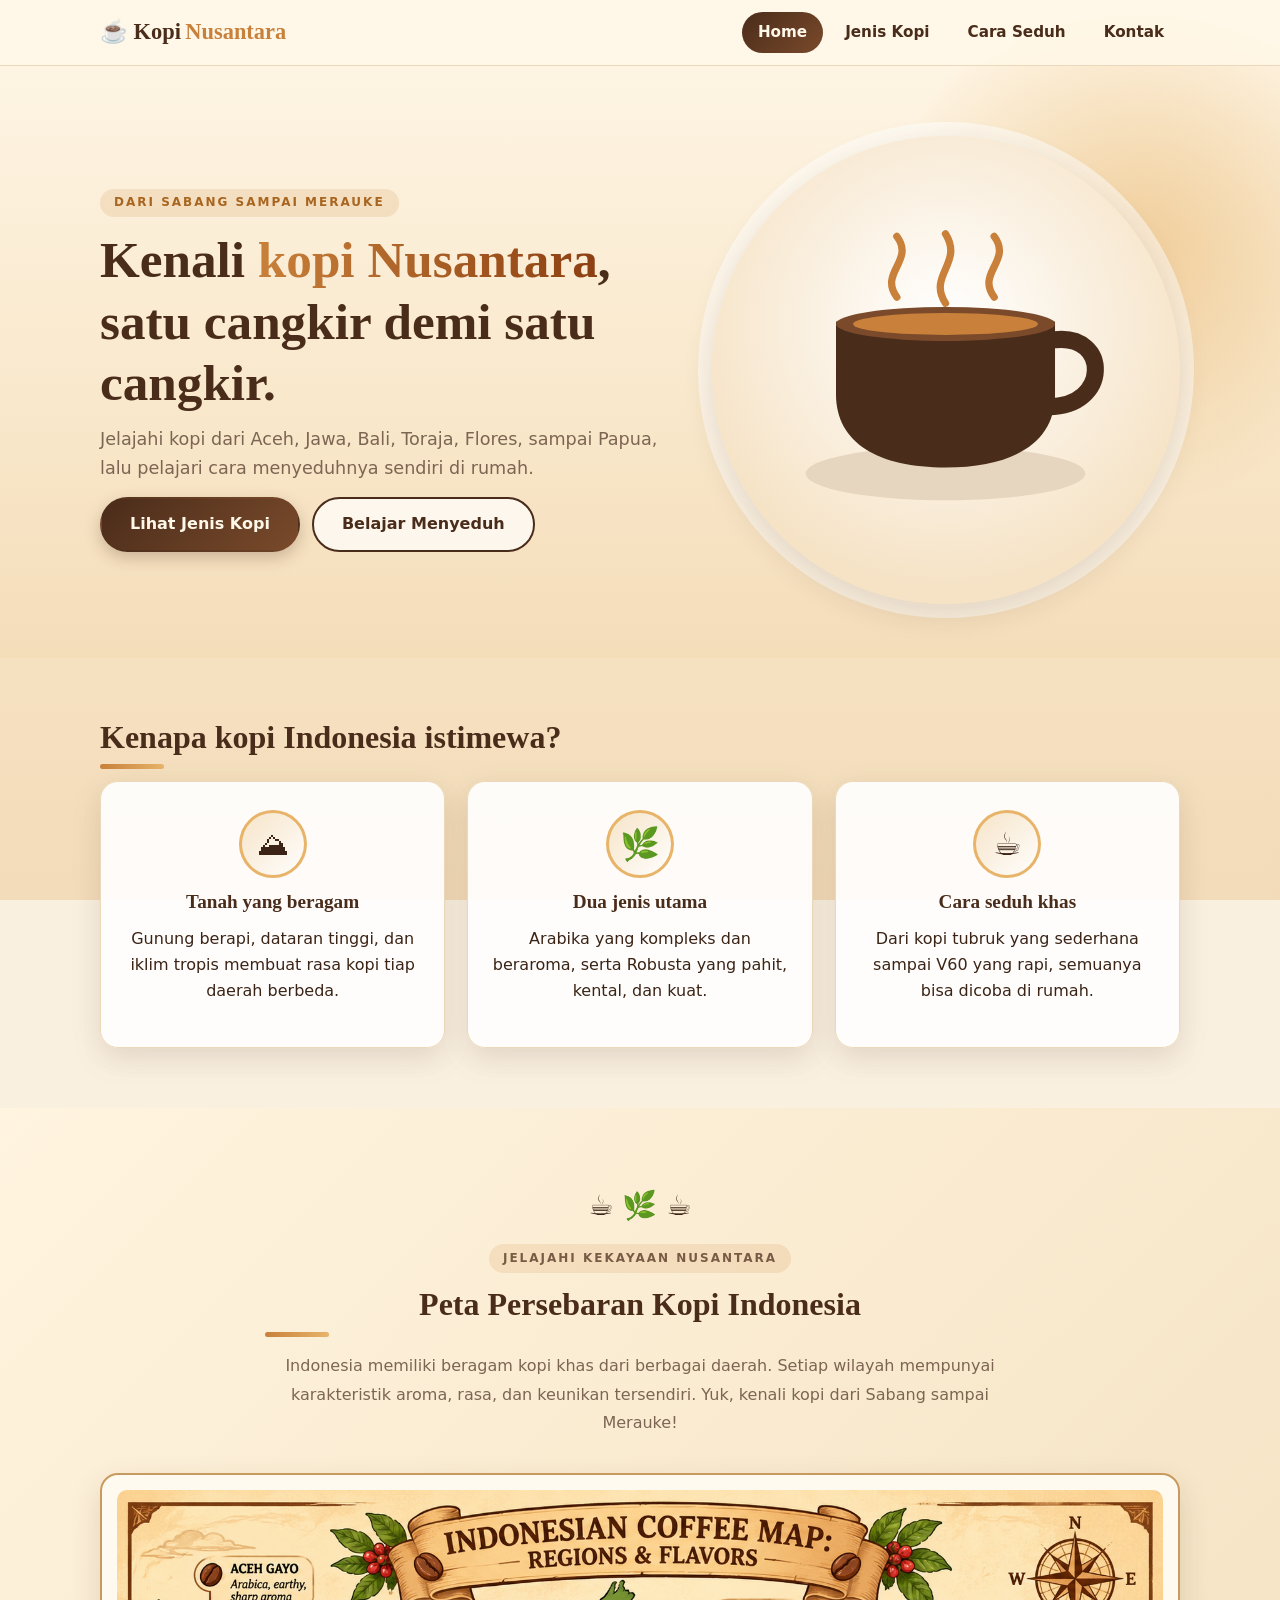
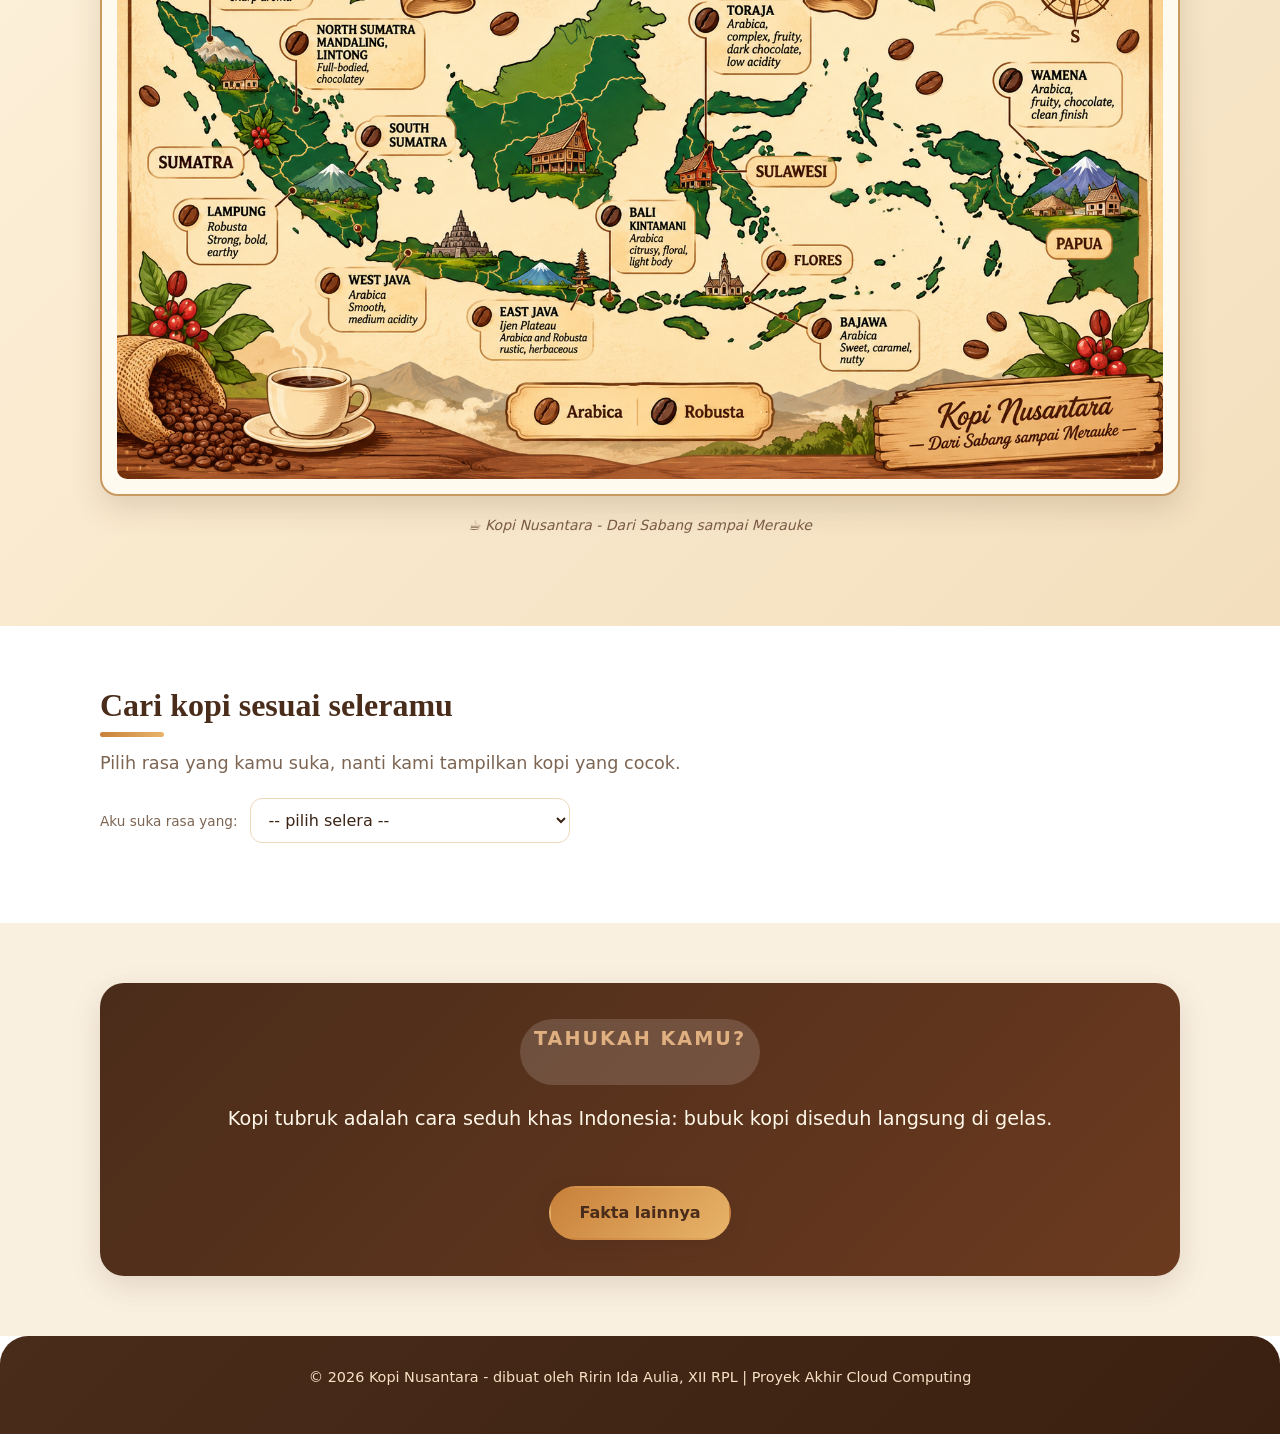
==== commit 35b6060b: "Refactor HTML comments and update image source" ====
--- a/index.html
+++ b/index.html
@@ -11,7 +11,7 @@
 
   <link rel="stylesheet" href="style.css">
 
-  <!-- STYLE TAMBAHAN UNTUK PETA -->
+  <!-- STYLE TAMBAHAN PETA -->
   <style>
     .map-section {
       padding: 75px 0;
@@ -48,7 +48,6 @@
       display: block;
       width: 100%;
       height: auto;
-      min-height: 200px;
       object-fit: contain;
       border-radius: 10px;
     }
@@ -113,7 +112,9 @@
       <div class="container hero-grid">
 
         <div>
-          <p class="eyebrow">Dari Sabang sampai Merauke</p>
+          <p class="eyebrow">
+            Dari Sabang sampai Merauke
+          </p>
 
           <h1>
             Kenali <span>kopi Nusantara</span>,
@@ -139,11 +140,14 @@
 
         <!-- ILUSTRASI CANGKIR KOPI -->
         <div class="hero-art" aria-hidden="true">
+
           <svg viewBox="0 0 300 260"
             xmlns="http://www.w3.org/2000/svg">
 
-            <g fill="none" stroke="#c8803a"
-              stroke-width="6" stroke-linecap="round">
+            <g fill="none"
+              stroke="#c8803a"
+              stroke-width="6"
+              stroke-linecap="round">
 
               <path class="steam"
                 d="M110 70 C95 50 125 40 110 20"/>
@@ -157,7 +161,8 @@
             </g>
 
             <ellipse cx="150" cy="215"
-              rx="115" ry="22" fill="#e6d6bf"/>
+              rx="115" ry="22"
+              fill="#e6d6bf"/>
 
             <path
               d="M60 90 H240 V150 C240 190 205 210 150 210 C95 210 60 190 60 150 Z"
@@ -165,14 +170,18 @@
 
             <path
               d="M240 105 C285 100 285 160 235 160"
-              fill="none" stroke="#4a2c1a"
-              stroke-width="14" stroke-linecap="round"/>
+              fill="none"
+              stroke="#4a2c1a"
+              stroke-width="14"
+              stroke-linecap="round"/>
 
             <ellipse cx="150" cy="92"
-              rx="90" ry="14" fill="#7a4a2b"/>
+              rx="90" ry="14"
+              fill="#7a4a2b"/>
 
             <ellipse cx="150" cy="92"
-              rx="76" ry="9" fill="#c8803a"/>
+              rx="76" ry="9"
+              fill="#c8803a"/>
 
           </svg>
         </div>
@@ -191,7 +200,9 @@
 
           <div class="card feature">
             <div class="icon">&#9968;</div>
+
             <h3>Tanah yang beragam</h3>
+
             <p>
               Gunung berapi, dataran tinggi, dan iklim
               tropis membuat rasa kopi tiap daerah berbeda.
@@ -200,7 +211,9 @@
 
           <div class="card feature">
             <div class="icon">&#127807;</div>
+
             <h3>Dua jenis utama</h3>
+
             <p>
               Arabika yang kompleks dan beraroma,
               serta Robusta yang pahit, kental, dan kuat.
@@ -209,7 +222,9 @@
 
           <div class="card feature">
             <div class="icon">&#9749;</div>
+
             <h3>Cara seduh khas</h3>
+
             <p>
               Dari kopi tubruk yang sederhana sampai V60
               yang rapi, semuanya bisa dicoba di rumah.
@@ -223,11 +238,14 @@
 
     <!-- PETA PERSEBARAN KOPI INDONESIA -->
     <section class="section map-section">
+
       <div class="container">
 
         <div class="map-heading">
 
-          <div class="map-decoration">&#9749; &#127807; &#9749;</div>
+          <div class="map-decoration">
+            &#9749; &#127807; &#9749;
+          </div>
 
           <p class="eyebrow">
             JELAJAHI KEKAYAAN NUSANTARA
@@ -248,10 +266,9 @@
         <div class="map-container">
 
           <img
-            src="./img/peta-kopi-indonesia.png"
-            alt="Peta persebaran kopi Indonesia dari Sumatra, Jawa, Bali, Sulawesi, Flores hingga Papua"
+            src="peta-kopi-nusantara.png"
+            alt="Peta Persebaran Kopi Nusantara dari Sumatra, Jawa, Bali, Sulawesi, Flores hingga Papua"
             loading="lazy"
-            onerror="this.alt='Gambar peta belum ditemukan. Periksa folder img dan nama file.'"
           >
 
         </div>
@@ -266,6 +283,7 @@
 
     <!-- REKOMENDASI KOPI -->
     <section class="section">
+
       <div class="container">
 
         <h2>Cari kopi sesuai seleramu</h2>
@@ -282,10 +300,23 @@
           </label>
 
           <select id="selera">
-            <option value="">-- pilih selera --</option>
-            <option value="manis">Manis dan lembut</option>
-            <option value="segar">Segar dan sedikit asam</option>
-            <option value="kuat">Kuat, pekat, dan pahit</option>
+
+            <option value="">
+              -- pilih selera --
+            </option>
+
+            <option value="manis">
+              Manis dan lembut
+            </option>
+
+            <option value="segar">
+              Segar dan sedikit asam
+            </option>
+
+            <option value="kuat">
+              Kuat, pekat, dan pahit
+            </option>
+
           </select>
 
         </div>
@@ -302,6 +333,7 @@
 
     <!-- FAKTA KOPI -->
     <section class="section alt">
+
       <div class="container">
 
         <div class="fact-box">
@@ -329,11 +361,13 @@
 
   <!-- FOOTER -->
   <footer class="site-footer">
+
     <p>
       &copy; 2026 Kopi Nusantara -
       dibuat oleh Ririn Ida Aulia,
       XII RPL | Proyek Akhir Cloud Computing
     </p>
+
   </footer>
 
 
